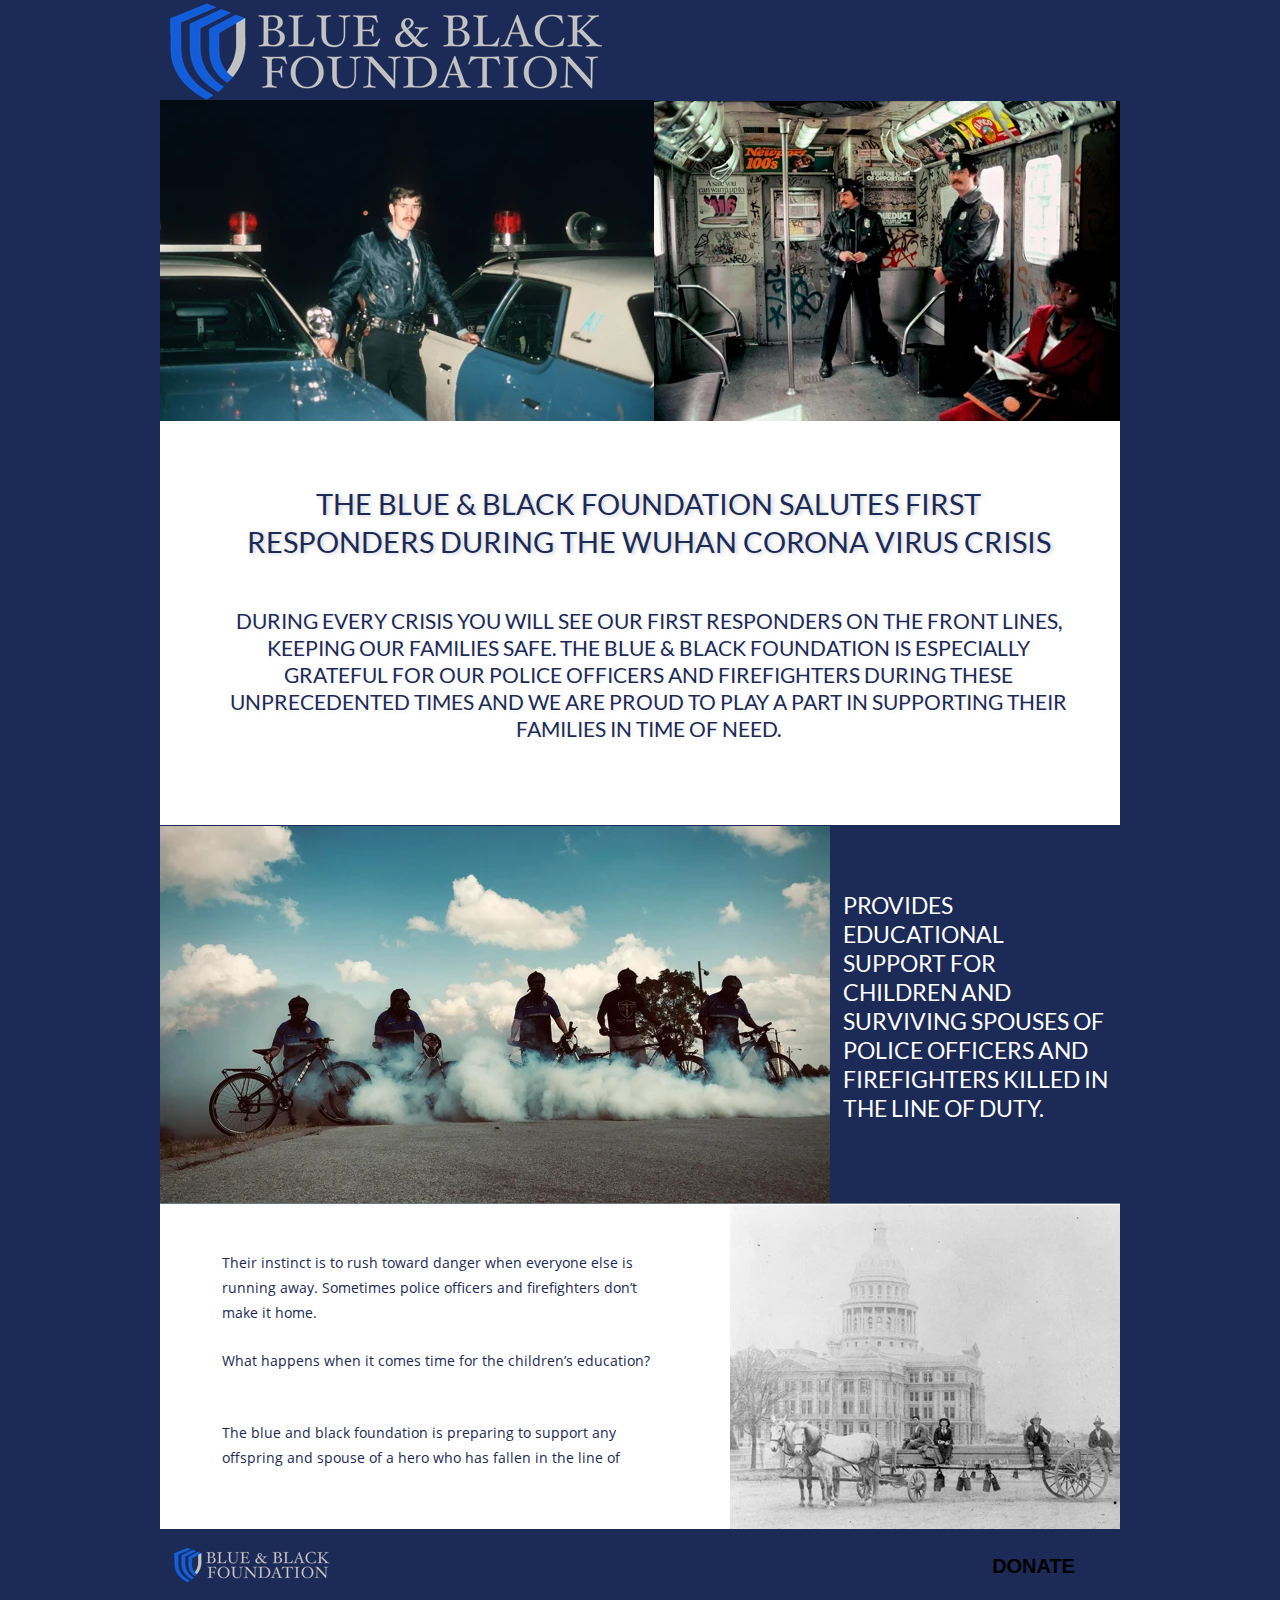
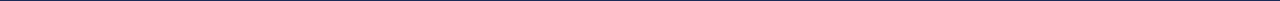
==== index.html @ 59e802d7 "changed background" ====
<!DOCTYPE html>
<html>
<head>
<meta charset="UTF-8">
<title></title>
<meta name="referrer" content="same-origin">
<meta name="viewport" content="width=960">
<style>html,body{-webkit-text-zoom:reset !important;-ms-text-size-adjust:none !important;-moz-text-size-adjust:none !important;-webkit-text-size-adjust:none !important}@font-face{font-display:block;font-family:"Lato";src:url('css/Lato-Regular.woff2') format('woff2'),url('css/Lato-Regular.woff') format('woff');font-weight:400}@font-face{font-display:block;font-family:"Open Sans";src:url('css/OpenSans-Regular.woff2') format('woff2'),url('css/OpenSans-Regular.woff') format('woff');font-weight:400}body>div{font-size:0}p, span,h1,h2,h3,h4,h5,h6{margin:0;word-spacing:normal;word-wrap:break-word;-ms-word-wrap:break-word;pointer-events:auto;max-height:1000000000px}sup{font-size:inherit;vertical-align:baseline;position:relative;top:-0.4em}sub{font-size:inherit;vertical-align:baseline;position:relative;top:0.4em}ul{display:block;word-spacing:normal;word-wrap:break-word;list-style-type:none;padding:0;margin:0;-moz-padding-start:0;-khtml-padding-start:0;-webkit-padding-start:0;-o-padding-start:0;-padding-start:0;-webkit-margin-before:0;-webkit-margin-after:0}li{display:block;white-space:normal}li p{-webkit-touch-callout:none;-webkit-user-select:none;-khtml-user-select:none;-moz-user-select:none;-ms-user-select:none;-o-user-select:none;user-select:none}form{display:inline-block}a{text-decoration:inherit;color:inherit;-webkit-tap-highlight-color:rgba(0,0,0,0)}textarea{resize:none}.shm-l{float:left;clear:left}.shm-r{float:right;clear:right}.whitespacefix{word-spacing:-1px}html{font-family:sans-serif}body{font-size:0;margin:0}audio,video{display:inline-block;vertical-align:baseline}audio:not([controls]){display:none;height:0}[hidden],template{display:none}a{background:0 0;outline:0}b,strong{font-weight:700}dfn{font-style:italic}h1,h2,h3,h4,h5,h6{font-size:1em;line-height:1;margin:0}img{border:0}svg:not(:root){overflow:hidden}button,input,optgroup,select,textarea{color:inherit;font:inherit;margin:0}button{overflow:visible}button,select{text-transform:none}button,html input[type=button],input[type=submit]{-webkit-appearance:button;cursor:pointer;box-sizing:border-box;white-space:normal}input[type=text],input[type=password],textarea{-webkit-appearance:none;appearance:none;box-sizing:border-box}button[disabled],html input[disabled]{cursor:default}button::-moz-focus-inner,input::-moz-focus-inner{border:0;padding:0}input{line-height:normal}input[type=checkbox],input[type=radio]{box-sizing:border-box;padding:0}input[type=number]::-webkit-inner-spin-button,input[type=number]::-webkit-outer-spin-button{height:auto}input[type=search]{-webkit-appearance:textfield;-moz-box-sizing:content-box;-webkit-box-sizing:content-box;box-sizing:content-box}input[type=search]::-webkit-search-cancel-button,input[type=search]::-webkit-search-decoration{-webkit-appearance:none}textarea{overflow:auto;box-sizing:border-box;border-color:#ddd}optgroup{font-weight:700}table{border-collapse:collapse;border-spacing:0}td,th{padding:0}blockquote{margin-block-start:0;margin-block-end:0;margin-inline-start:0;margin-inline-end:0}:-webkit-full-screen-ancestor:not(iframe){-webkit-clip-path:initial!important}
html{-webkit-font-smoothing:antialiased; -moz-osx-font-smoothing:grayscale}#b{background-color:#1c2a57}.ps11{position:relative;margin-top:0}.v3{display:block;*display:block;zoom:1;vertical-align:top}.s11{pointer-events:none;min-width:960px;width:960px;margin-left:auto;margin-right:auto}.v4{display:inline-block;*display:inline;zoom:1;vertical-align:top}.ps12{position:relative;margin-left:0;margin-top:0}.s12{min-width:960px;width:960px;min-height:1601px}.w2{line-height:0}.s13{min-width:960px;width:960px;min-height:103px}.c11{z-index:2;border:0;-webkit-border-radius:0;-moz-border-radius:0;border-radius:0;background-color:#1c2a57;background-clip:padding-box}.ps13{position:relative;margin-left:10px;margin-top:-103px}.s14{min-width:432px;width:432px;min-height:104px;height:104px}.c12{z-index:8;pointer-events:auto}.i4{position:absolute;left:0;width:432px;height:99px;top:2px;border:0}.i5{width:100%;height:100%;display:inline-block;-webkit-transform:translate3d(0,0,0)}.ps14{position:relative;margin-left:-442px;margin-top:-3px}.s15{min-width:494px;width:494px;min-height:321px;height:321px}.c13{z-index:11;pointer-events:auto}.i6{position:absolute;left:0;width:494px;height:321px;top:0;border:0}.ps15{position:relative;margin-left:480px;margin-top:-321px}.s16{min-width:480px;width:480px;min-height:323px;height:323px}.c14{z-index:10;pointer-events:auto}.i7{position:absolute;left:0;width:480px;height:320px;top:1px;border:0}.ps16{position:relative;margin-left:0;margin-top:-311px}.s17{min-width:960px;width:960px;min-height:1429px}.c15{z-index:1;border:0;-webkit-border-radius:0;-moz-border-radius:0;border-radius:0;background-color:#fff;background-clip:padding-box}.ps17{position:relative;margin-left:58px;margin-top:373px}.s18{min-width:861px;width:861px;min-height:81px}.c16{z-index:12;pointer-events:auto;overflow:hidden;height:81px}.p2{padding-top:0;text-indent:0;padding-bottom:0;padding-right:0;text-align:center}.f4{font-family:Lato;font-size:29px;font-weight:400;font-style:normal;text-decoration:none;text-transform:none;color:#1c2a57;background-color:initial;line-height:38px;letter-spacing:normal;text-shadow:2px 1px 4px rgba(78,81,86,.30)}.ps18{position:relative;margin-left:58px;margin-top:41px}.s19{min-width:861px;width:861px;min-height:171px}.c17{z-index:5;pointer-events:auto;overflow:hidden;height:171px}.f5{font-family:Lato;font-size:21px;font-weight:400;font-style:normal;text-decoration:none;text-transform:none;color:#1c2a57;background-color:initial;line-height:27px;letter-spacing:normal;text-shadow:1px 1px 4px rgba(188,188,188,.25)}.ps19{position:relative;margin-left:0;margin-top:47px}.s20{min-width:960px;width:960px;min-height:377px;height:377px}.c18{z-index:7;border-top:1px solid #1c2a57;border-bottom:1px solid #677a85;-webkit-border-radius:0;-moz-border-radius:0;border-radius:0;background-color:#1c2a57;background-clip:padding-box}.s21{min-width:950px;width:950px;min-height:377px}.s22{min-width:670px;width:670px;min-height:377px;height:377px}.c19{z-index:9;pointer-events:auto}.i8{position:absolute;left:0;width:670px;height:377px;top:0;border:0}</style>
<link onload="this.media='all';this.onload=null;" rel="stylesheet" href="css/site.1f3264.css" media="print">
<!--[if lte IE 7]>
<link rel="stylesheet" href="css/site.1f3264-lteIE7.css" type="text/css">
<![endif]-->
</head>
<body id="b">
<div class="ps11 v3 s11">
<div class="v4 ps12 s12 c10">
<div class="v4 ps12 s12 w2">
<div class="v4 ps12 s13 c11"></div>
<div class="v4 ps13 s14 c12">
<picture class="i5">
<source srcset="images/blue-and-black-foundation2-432.webp 1x, images/blue-and-black-foundation2-864.webp 2x" type="image/webp">
<source srcset="images/blue-and-black-foundation2-432.png 1x, images/blue-and-black-foundation2-864.png 2x">
<img src="images/blue-and-black-foundation2-432.png" class="js1 i4">
</picture>
</div>
<div class="v4 ps14 s15 c13">
<picture class="i5">
<source srcset="images/nylggbr-494.webp 1x, images/nylggbr-988.webp 2x" type="image/webp">
<source srcset="images/nylggbr-494.jpg 1x, images/nylggbr-988.jpg 2x">
<img src="images/nylggbr-494.jpg" class="js2 i6">
</picture>
</div>
<div class="v4 ps15 s16 c14">
<picture class="i5">
<source srcset="images/pasted-image-480.webp 1x, images/pasted-image-960.webp 2x" type="image/webp">
<source srcset="images/pasted-image-480.jpg 1x, images/pasted-image-960.jpg 2x">
<img src="images/pasted-image-480.jpg" class="js3 i7">
</picture>
</div>
<div class="v4 ps16 s17 c15">
<div class="v4 ps17 s18 c16">
<p class="p2 f4">THE BLUE &amp; BLACK FOUNDATION SALUTES FIRST<br>RESPONDERS DURING THE WUHAN CORONA VIRUS CRISIS</p>
</div>
<div class="v4 ps18 s19 c17">
<p class="p2 f5">DURING EVERY CRISIS YOU WILL SEE OUR FIRST RESPONDERS ON THE FRONT LINES, KEEPING OUR FAMILIES SAFE. THE BLUE &amp; BLACK FOUNDATION IS ESPECIALLY GRATEFUL FOR OUR POLICE OFFICERS AND FIREFIGHTERS DURING THESE UNPRECEDENTED TIMES AND WE ARE PROUD TO PLAY A PART IN SUPPORTING THEIR FAMILIES IN TIME OF NEED.</p>
</div>
<div class="v4 ps19 s20 c18">
<div class="v4 ps12 s21 c10">
<div class="v4 ps12 s22 c19">
<picture class="i5">
<source srcset="images/pasted-image-670.webp 1x, images/pasted-image-1340.webp 2x" type="image/webp">
<source srcset="images/pasted-image-670.jpg 1x, images/pasted-image-1340.jpg 2x">
<img src="images/pasted-image-670.jpg" class="js4 i8">
</picture>
</div>
<div class="v1 ps1 s1 c1">
<p class="p1 f1">PROVIDES EDUCATIONAL SUPPORT FOR CHILDREN AND SURVIVING SPOUSES OF POLICE OFFICERS AND FIREFIGHTERS KILLED IN THE LINE OF DUTY.</p>
</div>
</div>
</div>
<div class="v1 ps2 s2 c2">
<div class="v1 ps3 s3 w1">
<div class="v1 ps4 s4 c3">
<p class="p1 f2">Their instinct is to rush toward danger when everyone else is running away. Sometimes police officers and firefighters don&rsquo;t make it home.</p>
</div>
<div class="v1 ps5 s5 c4">
<p class="p1 f2">What happens when it comes time for the children&rsquo;s education?</p>
</div>
<div class="v1 ps6 s5 c5">
<p class="p1 f2">The blue and black foundation is preparing to support any offspring and spouse of a hero who has fallen in the line of duty.</p>
</div>
</div>
<div class="v1 ps7 s6 c6">
<picture class="i2 js7">
<source data-srcset="images/austin-firefighter-for-website-390.webp 1x, images/austin-firefighter-for-website-780.webp 2x" type="image/webp">
<source data-srcset="images/austin-firefighter-for-website-390.jpg 1x, images/austin-firefighter-for-website-780.jpg 2x">
<img data-src="images/austin-firefighter-for-website-390.jpg" class="js5 i1">
</picture>
</div>
</div>
</div>
<div class="v1 ps8 s7 c7">
<div class="v1 ps9 s8 c8">
<picture class="i2 js8">
<source data-srcset="images/blue-and-black-foundation2-156.webp 1x, images/blue-and-black-foundation2-312.webp 2x" type="image/webp">
<source data-srcset="images/blue-and-black-foundation2-156.png 1x, images/blue-and-black-foundation2-312.png 2x">
<img data-src="images/blue-and-black-foundation2-156.png" class="js6 i3">
</picture>
</div>
<div class="v1 ps10 s9 c9">
<a href="https://checkout.square.site/merchant/ML1QADD6JZHTZ/checkout/L3H3HNEJOOBZM355DCZYT3KS" class="f3 btn1 v2 s10">DONATE</a>
</div>
</div>
</div>
</div>
</div>
<script>dpth="/";!function(){var s=["js/jquery.7b1b8b.js","js/index.1f3264.js"],n={},j=0,e=function(e){var o=new XMLHttpRequest;o.open("GET",s[e],!0),o.onload=function(){if(n[e]=o.responseText,2==++j)for(var t in s){var i=document.createElement("script");i.textContent=n[t],document.body.appendChild(i)}},o.send()};for(var o in s)e(o)}();
</script>
<script type="text/javascript">
var ver=RegExp(/Mozilla\/5\.0 \(Linux; .; Android ([\d.]+)/).exec(navigator.userAgent);if(ver&&parseFloat(ver[1])<5){document.getElementsByTagName('body')[0].className+=' whitespacefix';}
</script>
</body>
</html>
---- css/site.1f3264.css ----
@font-face{font-display:block;font-family:"Lato";src:url('Lato-Regular.woff2') format('woff2'),url('Lato-Regular.woff') format('woff');font-weight:400}@font-face{font-display:block;font-family:"Open Sans";src:url('OpenSans-Regular.woff2') format('woff2'),url('OpenSans-Regular.woff') format('woff');font-weight:400}.v1{display:inline-block;vertical-align:top}.ps1{position:relative;margin-left:13px;margin-top:65px}.s1{min-width:267px;width:267px;min-height:296px}.c1{z-index:13;pointer-events:auto;overflow:hidden;height:296px}.p1{padding-top:0;text-indent:0;padding-bottom:0;padding-right:0;text-align:left}.f1{font-family:Lato;font-size:23px;font-weight:400;font-style:normal;text-decoration:none;text-transform:none;color:#fff;background-color:initial;line-height:29px;letter-spacing:normal;text-shadow:none}.ps2{position:relative;margin-left:62px;margin-top:1px}.s2{min-width:898px;width:898px;min-height:324px}.ps3{position:relative;margin-left:0;margin-top:45px}.s3{min-width:432px;width:432px;min-height:225px}.w1{line-height:0}.ps4{position:relative;margin-left:0;margin-top:0}.s4{min-width:432px;width:432px;min-height:82px}.c3{z-index:3;pointer-events:auto;overflow:hidden;height:82px}.f2{font-family:"Open Sans";font-size:14px;font-weight:400;font-style:normal;text-decoration:none;text-transform:none;color:#1c2a57;background-color:initial;line-height:25px;letter-spacing:normal;text-shadow:none}.ps5{position:relative;margin-left:0;margin-top:16px}.s5{min-width:432px;width:432px;min-height:55px}.c4{z-index:4;pointer-events:auto;overflow:hidden;height:55px}.ps6{position:relative;margin-left:0;margin-top:17px}.c5{z-index:6;pointer-events:auto;overflow:hidden;height:55px}.ps7{position:relative;margin-left:76px;margin-top:0}.s6{min-width:390px;width:390px;min-height:324px;height:324px}.c6{z-index:14;pointer-events:auto}.i1{position:absolute;left:0;width:390px;height:324px;top:0;border:0}.i2{width:100%;height:100%;display:inline-block;-webkit-transform:translate3d(0,0,0)}.ps8{position:relative;margin-left:0;margin-top:-12px}.s7{min-width:960px;width:960px;min-height:72px}.c7{z-index:15;border:0;-webkit-border-radius:0;-moz-border-radius:0;border-radius:0;background-color:#1c2a57;background-clip:padding-box}.ps9{position:relative;margin-left:14px;margin-top:17px}.s8{min-width:156px;width:156px;min-height:38px;height:38px}.c8{z-index:16;pointer-events:auto}.i3{position:absolute;left:0;width:156px;height:36px;top:1px;border:0}.ps10{position:relative;margin-left:647px;margin-top:17px}.s9{min-width:113px;width:113px;min-height:39px}.c9{z-index:17;pointer-events:auto}.f3{font-family:"Arial Black", "Arial Bold", Gadget, sans-serif;font-size:20px;font-weight:700;font-style:normal;text-decoration:none;text-transform:none;background-color:initial;line-height:28px;letter-spacing:-0.05px;text-shadow:none;text-indent:0;text-align:center;padding-top:6px;padding-bottom:5px;margin-top:0;margin-bottom:0}.btn1{border:0;-webkit-border-radius:20px;-moz-border-radius:20px;border-radius:20px;background-color:#1c2a57;background-clip:padding-box;color:#000}.btn1:hover{background-color:#fff;border-color:#000;color:#000}.btn1:active{background-color:#135dd8;border-color:#000;color:#fff}.v2{display:inline-block;overflow:hidden;outline:0}.s10{width:113px;padding-right:0;height:28px}
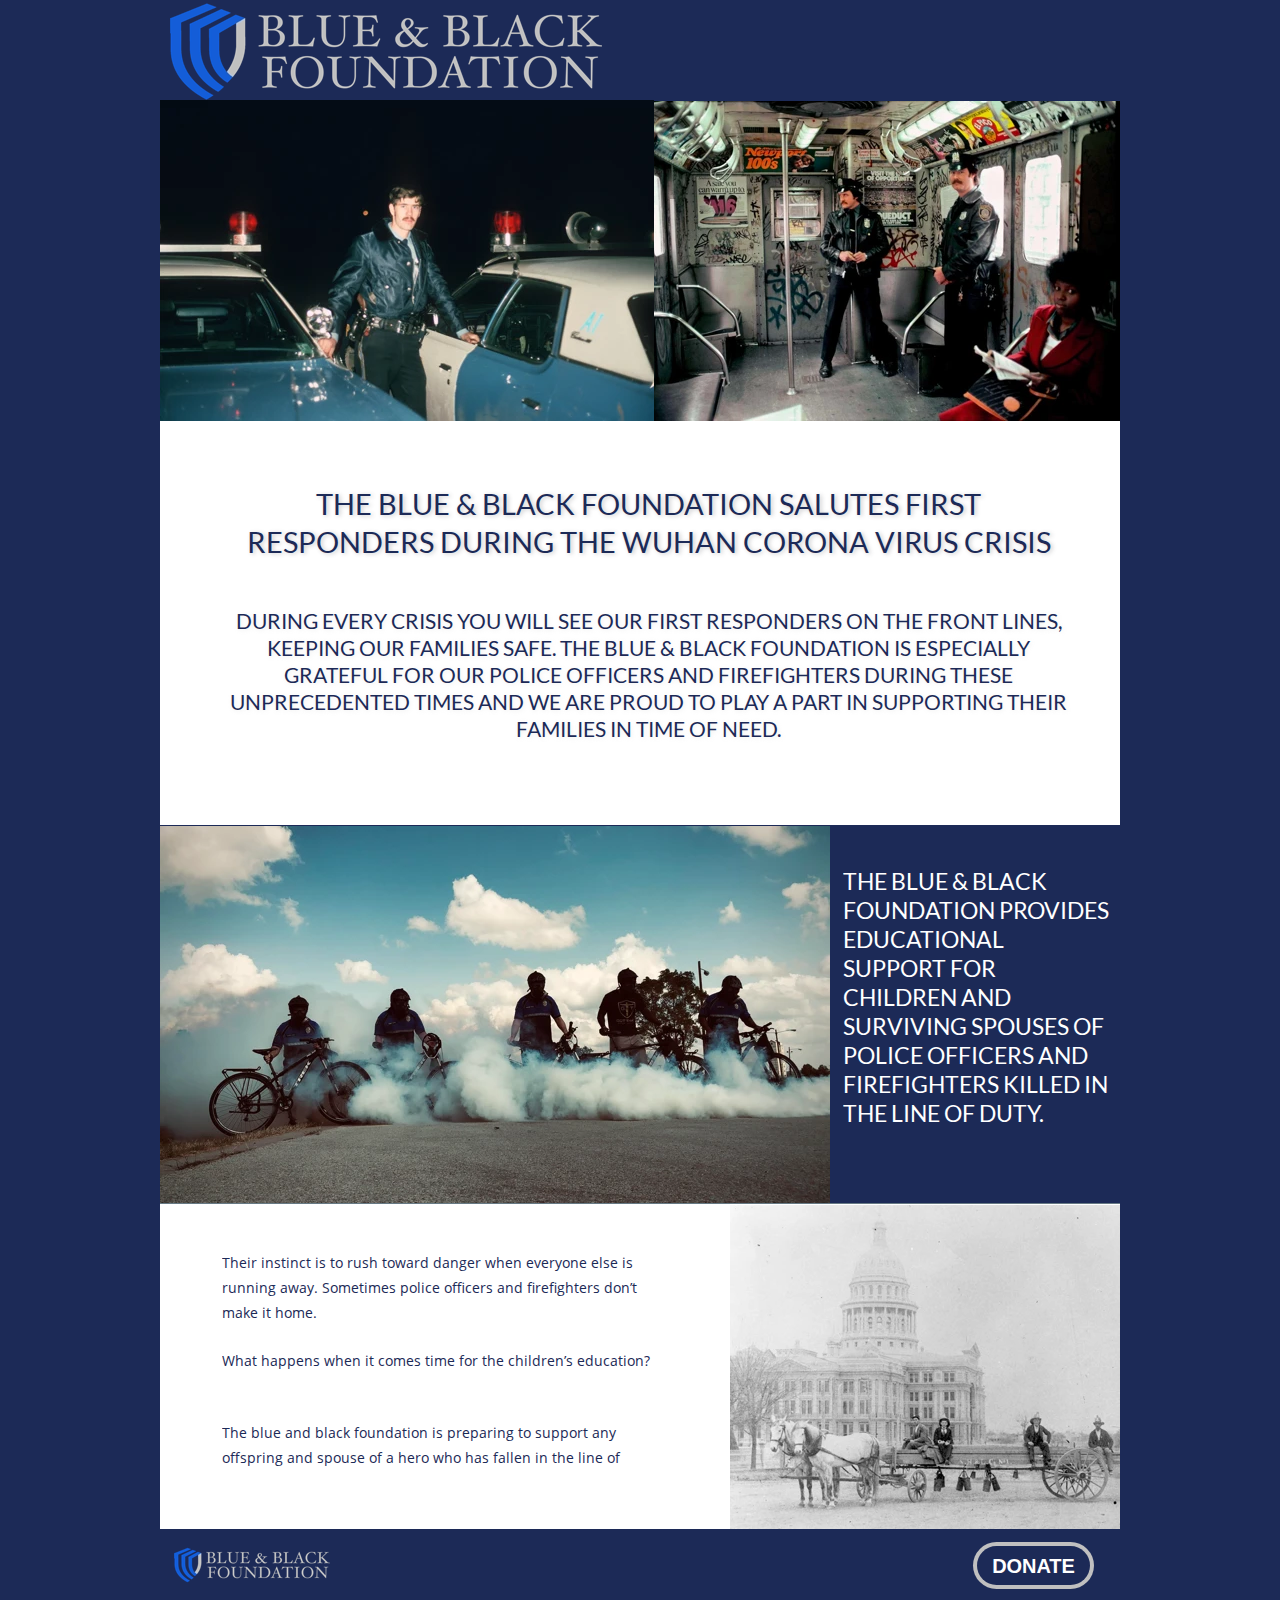
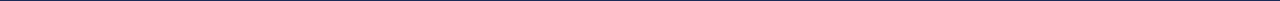
==== commit e0f91f54: "added words and fixed donation button" ====
--- a/index.html
+++ b/index.html
@@ -7,9 +7,9 @@
 <meta name="viewport" content="width=960">
 <style>html,body{-webkit-text-zoom:reset !important;-ms-text-size-adjust:none !important;-moz-text-size-adjust:none !important;-webkit-text-size-adjust:none !important}@font-face{font-display:block;font-family:"Lato";src:url('css/Lato-Regular.woff2') format('woff2'),url('css/Lato-Regular.woff') format('woff');font-weight:400}@font-face{font-display:block;font-family:"Open Sans";src:url('css/OpenSans-Regular.woff2') format('woff2'),url('css/OpenSans-Regular.woff') format('woff');font-weight:400}body>div{font-size:0}p, span,h1,h2,h3,h4,h5,h6{margin:0;word-spacing:normal;word-wrap:break-word;-ms-word-wrap:break-word;pointer-events:auto;max-height:1000000000px}sup{font-size:inherit;vertical-align:baseline;position:relative;top:-0.4em}sub{font-size:inherit;vertical-align:baseline;position:relative;top:0.4em}ul{display:block;word-spacing:normal;word-wrap:break-word;list-style-type:none;padding:0;margin:0;-moz-padding-start:0;-khtml-padding-start:0;-webkit-padding-start:0;-o-padding-start:0;-padding-start:0;-webkit-margin-before:0;-webkit-margin-after:0}li{display:block;white-space:normal}li p{-webkit-touch-callout:none;-webkit-user-select:none;-khtml-user-select:none;-moz-user-select:none;-ms-user-select:none;-o-user-select:none;user-select:none}form{display:inline-block}a{text-decoration:inherit;color:inherit;-webkit-tap-highlight-color:rgba(0,0,0,0)}textarea{resize:none}.shm-l{float:left;clear:left}.shm-r{float:right;clear:right}.whitespacefix{word-spacing:-1px}html{font-family:sans-serif}body{font-size:0;margin:0}audio,video{display:inline-block;vertical-align:baseline}audio:not([controls]){display:none;height:0}[hidden],template{display:none}a{background:0 0;outline:0}b,strong{font-weight:700}dfn{font-style:italic}h1,h2,h3,h4,h5,h6{font-size:1em;line-height:1;margin:0}img{border:0}svg:not(:root){overflow:hidden}button,input,optgroup,select,textarea{color:inherit;font:inherit;margin:0}button{overflow:visible}button,select{text-transform:none}button,html input[type=button],input[type=submit]{-webkit-appearance:button;cursor:pointer;box-sizing:border-box;white-space:normal}input[type=text],input[type=password],textarea{-webkit-appearance:none;appearance:none;box-sizing:border-box}button[disabled],html input[disabled]{cursor:default}button::-moz-focus-inner,input::-moz-focus-inner{border:0;padding:0}input{line-height:normal}input[type=checkbox],input[type=radio]{box-sizing:border-box;padding:0}input[type=number]::-webkit-inner-spin-button,input[type=number]::-webkit-outer-spin-button{height:auto}input[type=search]{-webkit-appearance:textfield;-moz-box-sizing:content-box;-webkit-box-sizing:content-box;box-sizing:content-box}input[type=search]::-webkit-search-cancel-button,input[type=search]::-webkit-search-decoration{-webkit-appearance:none}textarea{overflow:auto;box-sizing:border-box;border-color:#ddd}optgroup{font-weight:700}table{border-collapse:collapse;border-spacing:0}td,th{padding:0}blockquote{margin-block-start:0;margin-block-end:0;margin-inline-start:0;margin-inline-end:0}:-webkit-full-screen-ancestor:not(iframe){-webkit-clip-path:initial!important}
 html{-webkit-font-smoothing:antialiased; -moz-osx-font-smoothing:grayscale}#b{background-color:#1c2a57}.ps11{position:relative;margin-top:0}.v3{display:block;*display:block;zoom:1;vertical-align:top}.s11{pointer-events:none;min-width:960px;width:960px;margin-left:auto;margin-right:auto}.v4{display:inline-block;*display:inline;zoom:1;vertical-align:top}.ps12{position:relative;margin-left:0;margin-top:0}.s12{min-width:960px;width:960px;min-height:1601px}.w2{line-height:0}.s13{min-width:960px;width:960px;min-height:103px}.c11{z-index:2;border:0;-webkit-border-radius:0;-moz-border-radius:0;border-radius:0;background-color:#1c2a57;background-clip:padding-box}.ps13{position:relative;margin-left:10px;margin-top:-103px}.s14{min-width:432px;width:432px;min-height:104px;height:104px}.c12{z-index:8;pointer-events:auto}.i4{position:absolute;left:0;width:432px;height:99px;top:2px;border:0}.i5{width:100%;height:100%;display:inline-block;-webkit-transform:translate3d(0,0,0)}.ps14{position:relative;margin-left:-442px;margin-top:-3px}.s15{min-width:494px;width:494px;min-height:321px;height:321px}.c13{z-index:11;pointer-events:auto}.i6{position:absolute;left:0;width:494px;height:321px;top:0;border:0}.ps15{position:relative;margin-left:480px;margin-top:-321px}.s16{min-width:480px;width:480px;min-height:323px;height:323px}.c14{z-index:10;pointer-events:auto}.i7{position:absolute;left:0;width:480px;height:320px;top:1px;border:0}.ps16{position:relative;margin-left:0;margin-top:-311px}.s17{min-width:960px;width:960px;min-height:1429px}.c15{z-index:1;border:0;-webkit-border-radius:0;-moz-border-radius:0;border-radius:0;background-color:#fff;background-clip:padding-box}.ps17{position:relative;margin-left:58px;margin-top:373px}.s18{min-width:861px;width:861px;min-height:81px}.c16{z-index:12;pointer-events:auto;overflow:hidden;height:81px}.p2{padding-top:0;text-indent:0;padding-bottom:0;padding-right:0;text-align:center}.f4{font-family:Lato;font-size:29px;font-weight:400;font-style:normal;text-decoration:none;text-transform:none;color:#1c2a57;background-color:initial;line-height:38px;letter-spacing:normal;text-shadow:2px 1px 4px rgba(78,81,86,.30)}.ps18{position:relative;margin-left:58px;margin-top:41px}.s19{min-width:861px;width:861px;min-height:171px}.c17{z-index:5;pointer-events:auto;overflow:hidden;height:171px}.f5{font-family:Lato;font-size:21px;font-weight:400;font-style:normal;text-decoration:none;text-transform:none;color:#1c2a57;background-color:initial;line-height:27px;letter-spacing:normal;text-shadow:1px 1px 4px rgba(188,188,188,.25)}.ps19{position:relative;margin-left:0;margin-top:47px}.s20{min-width:960px;width:960px;min-height:377px;height:377px}.c18{z-index:7;border-top:1px solid #1c2a57;border-bottom:1px solid #677a85;-webkit-border-radius:0;-moz-border-radius:0;border-radius:0;background-color:#1c2a57;background-clip:padding-box}.s21{min-width:950px;width:950px;min-height:377px}.s22{min-width:670px;width:670px;min-height:377px;height:377px}.c19{z-index:9;pointer-events:auto}.i8{position:absolute;left:0;width:670px;height:377px;top:0;border:0}</style>
-<link onload="this.media='all';this.onload=null;" rel="stylesheet" href="css/site.1f3264.css" media="print">
+<link onload="this.media='all';this.onload=null;" rel="stylesheet" href="css/site.33bdf8.css" media="print">
 <!--[if lte IE 7]>
-<link rel="stylesheet" href="css/site.1f3264-lteIE7.css" type="text/css">
+<link rel="stylesheet" href="css/site.33bdf8-lteIE7.css" type="text/css">
 <![endif]-->
 </head>
 <body id="b">
@@ -55,7 +55,7 @@
 </picture>
 </div>
 <div class="v1 ps1 s1 c1">
-<p class="p1 f1">PROVIDES EDUCATIONAL SUPPORT FOR CHILDREN AND SURVIVING SPOUSES OF POLICE OFFICERS AND FIREFIGHTERS KILLED IN THE LINE OF DUTY.</p>
+<p class="p1 f1">THE BLUE &amp; BLACK FOUNDATION PROVIDES EDUCATIONAL SUPPORT FOR CHILDREN AND SURVIVING SPOUSES OF POLICE OFFICERS AND FIREFIGHTERS KILLED IN THE LINE OF DUTY.</p>
 </div>
 </div>
 </div>
@@ -95,7 +95,7 @@
 </div>
 </div>
 </div>
-<script>dpth="/";!function(){var s=["js/jquery.7b1b8b.js","js/index.1f3264.js"],n={},j=0,e=function(e){var o=new XMLHttpRequest;o.open("GET",s[e],!0),o.onload=function(){if(n[e]=o.responseText,2==++j)for(var t in s){var i=document.createElement("script");i.textContent=n[t],document.body.appendChild(i)}},o.send()};for(var o in s)e(o)}();
+<script>dpth="/";!function(){var s=["js/jquery.7b1b8b.js","js/index.33bdf8.js"],n={},j=0,e=function(e){var o=new XMLHttpRequest;o.open("GET",s[e],!0),o.onload=function(){if(n[e]=o.responseText,2==++j)for(var t in s){var i=document.createElement("script");i.textContent=n[t],document.body.appendChild(i)}},o.send()};for(var o in s)e(o)}();
 </script>
 <script type="text/javascript">
 var ver=RegExp(/Mozilla\/5\.0 \(Linux; .; Android ([\d.]+)/).exec(navigator.userAgent);if(ver&&parseFloat(ver[1])<5){document.getElementsByTagName('body')[0].className+=' whitespacefix';}
--- a/css/site.33bdf8.css
+++ b/css/site.33bdf8.css
@@ -0,0 +1 @@
+@font-face{font-display:block;font-family:"Lato";src:url('Lato-Regular.woff2') format('woff2'),url('Lato-Regular.woff') format('woff');font-weight:400}@font-face{font-display:block;font-family:"Open Sans";src:url('OpenSans-Regular.woff2') format('woff2'),url('OpenSans-Regular.woff') format('woff');font-weight:400}.v1{display:inline-block;vertical-align:top}.ps1{position:relative;margin-left:13px;margin-top:41px}.s1{min-width:267px;width:267px;min-height:296px}.c1{z-index:13;pointer-events:auto;overflow:hidden;height:296px}.p1{padding-top:0;text-indent:0;padding-bottom:0;padding-right:0;text-align:left}.f1{font-family:Lato;font-size:23px;font-weight:400;font-style:normal;text-decoration:none;text-transform:none;color:#fff;background-color:initial;line-height:29px;letter-spacing:normal;text-shadow:none}.ps2{position:relative;margin-left:62px;margin-top:1px}.s2{min-width:898px;width:898px;min-height:324px}.ps3{position:relative;margin-left:0;margin-top:45px}.s3{min-width:432px;width:432px;min-height:225px}.w1{line-height:0}.ps4{position:relative;margin-left:0;margin-top:0}.s4{min-width:432px;width:432px;min-height:82px}.c3{z-index:3;pointer-events:auto;overflow:hidden;height:82px}.f2{font-family:"Open Sans";font-size:14px;font-weight:400;font-style:normal;text-decoration:none;text-transform:none;color:#1c2a57;background-color:initial;line-height:25px;letter-spacing:normal;text-shadow:none}.ps5{position:relative;margin-left:0;margin-top:16px}.s5{min-width:432px;width:432px;min-height:55px}.c4{z-index:4;pointer-events:auto;overflow:hidden;height:55px}.ps6{position:relative;margin-left:0;margin-top:17px}.c5{z-index:6;pointer-events:auto;overflow:hidden;height:55px}.ps7{position:relative;margin-left:76px;margin-top:0}.s6{min-width:390px;width:390px;min-height:324px;height:324px}.c6{z-index:14;pointer-events:auto}.i1{position:absolute;left:0;width:390px;height:324px;top:0;border:0}.i2{width:100%;height:100%;display:inline-block;-webkit-transform:translate3d(0,0,0)}.ps8{position:relative;margin-left:0;margin-top:-12px}.s7{min-width:960px;width:960px;min-height:72px}.c7{z-index:15;border:0;-webkit-border-radius:0;-moz-border-radius:0;border-radius:0;background-color:#1c2a57;background-clip:padding-box}.ps9{position:relative;margin-left:14px;margin-top:17px}.s8{min-width:156px;width:156px;min-height:38px;height:38px}.c8{z-index:16;pointer-events:auto}.i3{position:absolute;left:0;width:156px;height:36px;top:1px;border:0}.ps10{position:relative;margin-left:647px;margin-top:17px}.s9{min-width:113px;width:113px;min-height:39px}.c9{z-index:17;pointer-events:auto}.f3{font-family:"Arial Black", "Arial Bold", Gadget, sans-serif;font-size:20px;font-weight:700;font-style:normal;text-decoration:none;text-transform:none;background-color:initial;line-height:28px;letter-spacing:-0.05px;text-shadow:none;text-indent:0;text-align:center;padding-top:6px;padding-bottom:5px;margin-top:0;margin-bottom:0}.btn1{border:0;-webkit-border-radius:20px;-moz-border-radius:20px;border-radius:20px;background-color:#1c2a57;background-clip:padding-box;box-shadow:0 0 0 4px #c0c0c0;color:#fff}.btn1:hover{background-color:#fff;border-color:#000;color:#000}.btn1:active{background-color:#135dd8;border-color:#000;color:#fff}.v2{display:inline-block;overflow:hidden;outline:0}.s10{width:113px;padding-right:0;height:28px}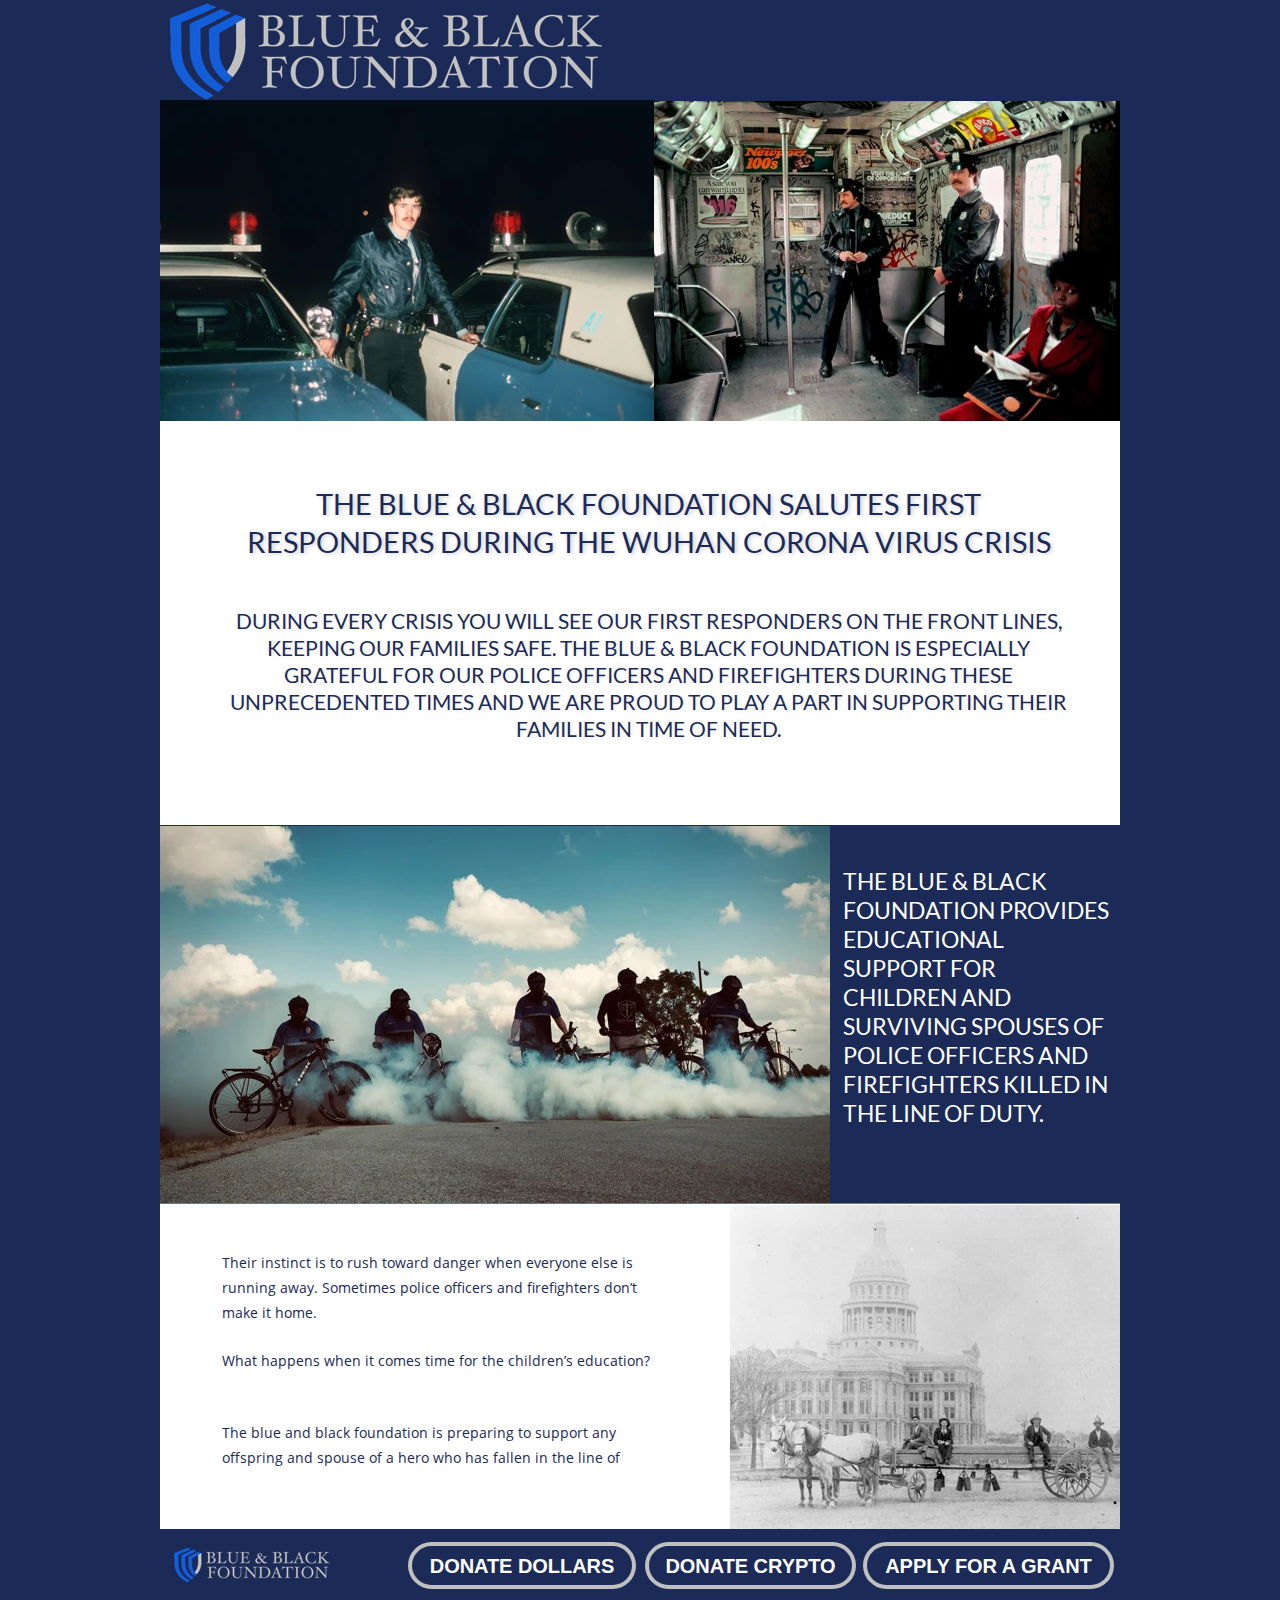
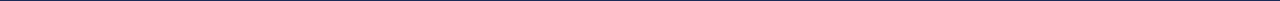
==== commit f71447c8: "added coin page, still working" ====
--- a/index.html
+++ b/index.html
@@ -2,52 +2,48 @@
 <html>
 <head>
 <meta charset="UTF-8">
-<title></title>
+<title>BLUE AND BLACK</title>
 <meta name="referrer" content="same-origin">
 <meta name="viewport" content="width=960">
 <style>html,body{-webkit-text-zoom:reset !important;-ms-text-size-adjust:none !important;-moz-text-size-adjust:none !important;-webkit-text-size-adjust:none !important}@font-face{font-display:block;font-family:"Lato";src:url('css/Lato-Regular.woff2') format('woff2'),url('css/Lato-Regular.woff') format('woff');font-weight:400}@font-face{font-display:block;font-family:"Open Sans";src:url('css/OpenSans-Regular.woff2') format('woff2'),url('css/OpenSans-Regular.woff') format('woff');font-weight:400}body>div{font-size:0}p, span,h1,h2,h3,h4,h5,h6{margin:0;word-spacing:normal;word-wrap:break-word;-ms-word-wrap:break-word;pointer-events:auto;max-height:1000000000px}sup{font-size:inherit;vertical-align:baseline;position:relative;top:-0.4em}sub{font-size:inherit;vertical-align:baseline;position:relative;top:0.4em}ul{display:block;word-spacing:normal;word-wrap:break-word;list-style-type:none;padding:0;margin:0;-moz-padding-start:0;-khtml-padding-start:0;-webkit-padding-start:0;-o-padding-start:0;-padding-start:0;-webkit-margin-before:0;-webkit-margin-after:0}li{display:block;white-space:normal}li p{-webkit-touch-callout:none;-webkit-user-select:none;-khtml-user-select:none;-moz-user-select:none;-ms-user-select:none;-o-user-select:none;user-select:none}form{display:inline-block}a{text-decoration:inherit;color:inherit;-webkit-tap-highlight-color:rgba(0,0,0,0)}textarea{resize:none}.shm-l{float:left;clear:left}.shm-r{float:right;clear:right}.whitespacefix{word-spacing:-1px}html{font-family:sans-serif}body{font-size:0;margin:0}audio,video{display:inline-block;vertical-align:baseline}audio:not([controls]){display:none;height:0}[hidden],template{display:none}a{background:0 0;outline:0}b,strong{font-weight:700}dfn{font-style:italic}h1,h2,h3,h4,h5,h6{font-size:1em;line-height:1;margin:0}img{border:0}svg:not(:root){overflow:hidden}button,input,optgroup,select,textarea{color:inherit;font:inherit;margin:0}button{overflow:visible}button,select{text-transform:none}button,html input[type=button],input[type=submit]{-webkit-appearance:button;cursor:pointer;box-sizing:border-box;white-space:normal}input[type=text],input[type=password],textarea{-webkit-appearance:none;appearance:none;box-sizing:border-box}button[disabled],html input[disabled]{cursor:default}button::-moz-focus-inner,input::-moz-focus-inner{border:0;padding:0}input{line-height:normal}input[type=checkbox],input[type=radio]{box-sizing:border-box;padding:0}input[type=number]::-webkit-inner-spin-button,input[type=number]::-webkit-outer-spin-button{height:auto}input[type=search]{-webkit-appearance:textfield;-moz-box-sizing:content-box;-webkit-box-sizing:content-box;box-sizing:content-box}input[type=search]::-webkit-search-cancel-button,input[type=search]::-webkit-search-decoration{-webkit-appearance:none}textarea{overflow:auto;box-sizing:border-box;border-color:#ddd}optgroup{font-weight:700}table{border-collapse:collapse;border-spacing:0}td,th{padding:0}blockquote{margin-block-start:0;margin-block-end:0;margin-inline-start:0;margin-inline-end:0}:-webkit-full-screen-ancestor:not(iframe){-webkit-clip-path:initial!important}
-html{-webkit-font-smoothing:antialiased; -moz-osx-font-smoothing:grayscale}#b{background-color:#1c2a57}.ps11{position:relative;margin-top:0}.v3{display:block;*display:block;zoom:1;vertical-align:top}.s11{pointer-events:none;min-width:960px;width:960px;margin-left:auto;margin-right:auto}.v4{display:inline-block;*display:inline;zoom:1;vertical-align:top}.ps12{position:relative;margin-left:0;margin-top:0}.s12{min-width:960px;width:960px;min-height:1601px}.w2{line-height:0}.s13{min-width:960px;width:960px;min-height:103px}.c11{z-index:2;border:0;-webkit-border-radius:0;-moz-border-radius:0;border-radius:0;background-color:#1c2a57;background-clip:padding-box}.ps13{position:relative;margin-left:10px;margin-top:-103px}.s14{min-width:432px;width:432px;min-height:104px;height:104px}.c12{z-index:8;pointer-events:auto}.i4{position:absolute;left:0;width:432px;height:99px;top:2px;border:0}.i5{width:100%;height:100%;display:inline-block;-webkit-transform:translate3d(0,0,0)}.ps14{position:relative;margin-left:-442px;margin-top:-3px}.s15{min-width:494px;width:494px;min-height:321px;height:321px}.c13{z-index:11;pointer-events:auto}.i6{position:absolute;left:0;width:494px;height:321px;top:0;border:0}.ps15{position:relative;margin-left:480px;margin-top:-321px}.s16{min-width:480px;width:480px;min-height:323px;height:323px}.c14{z-index:10;pointer-events:auto}.i7{position:absolute;left:0;width:480px;height:320px;top:1px;border:0}.ps16{position:relative;margin-left:0;margin-top:-311px}.s17{min-width:960px;width:960px;min-height:1429px}.c15{z-index:1;border:0;-webkit-border-radius:0;-moz-border-radius:0;border-radius:0;background-color:#fff;background-clip:padding-box}.ps17{position:relative;margin-left:58px;margin-top:373px}.s18{min-width:861px;width:861px;min-height:81px}.c16{z-index:12;pointer-events:auto;overflow:hidden;height:81px}.p2{padding-top:0;text-indent:0;padding-bottom:0;padding-right:0;text-align:center}.f4{font-family:Lato;font-size:29px;font-weight:400;font-style:normal;text-decoration:none;text-transform:none;color:#1c2a57;background-color:initial;line-height:38px;letter-spacing:normal;text-shadow:2px 1px 4px rgba(78,81,86,.30)}.ps18{position:relative;margin-left:58px;margin-top:41px}.s19{min-width:861px;width:861px;min-height:171px}.c17{z-index:5;pointer-events:auto;overflow:hidden;height:171px}.f5{font-family:Lato;font-size:21px;font-weight:400;font-style:normal;text-decoration:none;text-transform:none;color:#1c2a57;background-color:initial;line-height:27px;letter-spacing:normal;text-shadow:1px 1px 4px rgba(188,188,188,.25)}.ps19{position:relative;margin-left:0;margin-top:47px}.s20{min-width:960px;width:960px;min-height:377px;height:377px}.c18{z-index:7;border-top:1px solid #1c2a57;border-bottom:1px solid #677a85;-webkit-border-radius:0;-moz-border-radius:0;border-radius:0;background-color:#1c2a57;background-clip:padding-box}.s21{min-width:950px;width:950px;min-height:377px}.s22{min-width:670px;width:670px;min-height:377px;height:377px}.c19{z-index:9;pointer-events:auto}.i8{position:absolute;left:0;width:670px;height:377px;top:0;border:0}</style>
-<link onload="this.media='all';this.onload=null;" rel="stylesheet" href="css/site.33bdf8.css" media="print">
+html{-webkit-font-smoothing:antialiased; -moz-osx-font-smoothing:grayscale}#b{background-color:#1c2a57}.ps13{position:relative;margin-top:0}.v3{display:block;*display:block;zoom:1;vertical-align:top}.s15{pointer-events:none;min-width:960px;width:960px;margin-left:auto;margin-right:auto}.v4{display:inline-block;*display:inline;zoom:1;vertical-align:top}.ps14{position:relative;margin-left:0;margin-top:0}.s16{min-width:960px;width:960px;min-height:1601px}.w2{line-height:0}.s17{min-width:960px;width:960px;min-height:103px}.c13{z-index:2;border:0;-webkit-border-radius:0;-moz-border-radius:0;border-radius:0;background-color:#1c2a57;background-clip:padding-box}.ps15{position:relative;margin-left:10px;margin-top:-103px}.s18{min-width:432px;width:432px;min-height:104px;height:104px}.c14{z-index:6;pointer-events:auto}.a1{display:block}.i4{position:absolute;left:0;width:432px;height:99px;top:2px;border:0}.i5{width:100%;height:100%;display:inline-block;-webkit-transform:translate3d(0,0,0)}.ps16{position:relative;margin-left:-442px;margin-top:-3px}.s19{min-width:494px;width:494px;min-height:321px;height:321px}.c15{z-index:12;pointer-events:auto}.i6{position:absolute;left:0;width:494px;height:321px;top:0;border:0}.ps17{position:relative;margin-left:480px;margin-top:-321px}.s20{min-width:480px;width:480px;min-height:323px;height:323px}.c16{z-index:11;pointer-events:auto}.i7{position:absolute;left:0;width:480px;height:320px;top:1px;border:0}.ps18{position:relative;margin-left:0;margin-top:-311px}.s21{min-width:960px;width:960px;min-height:1429px}.c17{z-index:1;border:0;-webkit-border-radius:0;-moz-border-radius:0;border-radius:0;background-color:#fff;background-clip:padding-box}.ps19{position:relative;margin-left:58px;margin-top:373px}.s22{min-width:861px;width:861px;min-height:81px}.c18{z-index:13;pointer-events:auto;overflow:hidden;height:81px}.p2{padding-top:0;text-indent:0;padding-bottom:0;padding-right:0;text-align:center}.f4{font-family:Lato;font-size:29px;font-weight:400;font-style:normal;text-decoration:none;text-transform:none;color:#1c2a57;background-color:initial;line-height:38px;letter-spacing:normal;text-shadow:2px 1px 4px rgba(78,81,86,.30)}.ps20{position:relative;margin-left:58px;margin-top:41px}.s23{min-width:861px;width:861px;min-height:179px}.c19{z-index:5;pointer-events:auto;overflow:hidden;height:179px}.f5{font-family:Lato;font-size:21px;font-weight:400;font-style:normal;text-decoration:none;text-transform:none;color:#1c2a57;background-color:initial;line-height:27px;letter-spacing:normal;text-shadow:1px 1px 4px rgba(188,188,188,.25)}.ps21{position:relative;margin-left:0;margin-top:39px}.s24{min-width:960px;width:960px;min-height:377px;height:377px}.c20{z-index:7;border-top:1px solid #1c2a57;border-bottom:1px solid #677a85;-webkit-border-radius:0;-moz-border-radius:0;border-radius:0;background-color:#1c2a57;background-clip:padding-box}.s25{min-width:950px;width:950px;min-height:377px}.s26{min-width:670px;width:670px;min-height:377px;height:377px}.c21{z-index:8;pointer-events:auto}.i8{position:absolute;left:0;width:670px;height:377px;top:0;border:0}</style>
+<link onload="this.media='all';this.onload=null;" rel="stylesheet" href="css/site.171457.css" media="print">
 <!--[if lte IE 7]>
-<link rel="stylesheet" href="css/site.33bdf8-lteIE7.css" type="text/css">
+<link rel="stylesheet" href="css/site.171457-lteIE7.css" type="text/css">
 <![endif]-->
 </head>
 <body id="b">
-<div class="ps11 v3 s11">
-<div class="v4 ps12 s12 c10">
-<div class="v4 ps12 s12 w2">
-<div class="v4 ps12 s13 c11"></div>
-<div class="v4 ps13 s14 c12">
-<picture class="i5">
-<source srcset="images/blue-and-black-foundation2-432.webp 1x, images/blue-and-black-foundation2-864.webp 2x" type="image/webp">
-<source srcset="images/blue-and-black-foundation2-432.png 1x, images/blue-and-black-foundation2-864.png 2x">
-<img src="images/blue-and-black-foundation2-432.png" class="js1 i4">
-</picture>
+<div class="ps13 v3 s15">
+<div class="v4 ps14 s16 c12">
+<div class="v4 ps14 s16 w2">
+<div class="v4 ps14 s17 c13"></div>
+<div class="v4 ps15 s18 c14">
+<a href="javascript:em1();" class="a1"><picture class="i5"><source srcset="images/blue-and-black-foundation2-432.webp 1x, images/blue-and-black-foundation2-864.webp 2x" type="image/webp"><source srcset="images/blue-and-black-foundation2-432.png 1x, images/blue-and-black-foundation2-864.png 2x"><img src="images/blue-and-black-foundation2-432.png" class="js1 i4"></picture></a>
 </div>
-<div class="v4 ps14 s15 c13">
+<div class="v4 ps16 s19 c15">
 <picture class="i5">
 <source srcset="images/nylggbr-494.webp 1x, images/nylggbr-988.webp 2x" type="image/webp">
 <source srcset="images/nylggbr-494.jpg 1x, images/nylggbr-988.jpg 2x">
 <img src="images/nylggbr-494.jpg" class="js2 i6">
 </picture>
 </div>
-<div class="v4 ps15 s16 c14">
+<div class="v4 ps17 s20 c16">
 <picture class="i5">
 <source srcset="images/pasted-image-480.webp 1x, images/pasted-image-960.webp 2x" type="image/webp">
 <source srcset="images/pasted-image-480.jpg 1x, images/pasted-image-960.jpg 2x">
 <img src="images/pasted-image-480.jpg" class="js3 i7">
 </picture>
 </div>
-<div class="v4 ps16 s17 c15">
-<div class="v4 ps17 s18 c16">
+<div class="v4 ps18 s21 c17">
+<div class="v4 ps19 s22 c18">
 <p class="p2 f4">THE BLUE &amp; BLACK FOUNDATION SALUTES FIRST<br>RESPONDERS DURING THE WUHAN CORONA VIRUS CRISIS</p>
 </div>
-<div class="v4 ps18 s19 c17">
+<div class="v4 ps20 s23 c19">
 <p class="p2 f5">DURING EVERY CRISIS YOU WILL SEE OUR FIRST RESPONDERS ON THE FRONT LINES, KEEPING OUR FAMILIES SAFE. THE BLUE &amp; BLACK FOUNDATION IS ESPECIALLY GRATEFUL FOR OUR POLICE OFFICERS AND FIREFIGHTERS DURING THESE UNPRECEDENTED TIMES AND WE ARE PROUD TO PLAY A PART IN SUPPORTING THEIR FAMILIES IN TIME OF NEED.</p>
 </div>
-<div class="v4 ps19 s20 c18">
-<div class="v4 ps12 s21 c10">
-<div class="v4 ps12 s22 c19">
+<div class="v4 ps21 s24 c20">
+<div class="v4 ps14 s25 c12">
+<div class="v4 ps14 s26 c21">
 <picture class="i5">
 <source srcset="images/pasted-image-670.webp 1x, images/pasted-image-1340.webp 2x" type="image/webp">
 <source srcset="images/pasted-image-670.jpg 1x, images/pasted-image-1340.jpg 2x">
@@ -89,13 +85,19 @@
 </picture>
 </div>
 <div class="v1 ps10 s9 c9">
-<a href="https://checkout.square.site/merchant/ML1QADD6JZHTZ/checkout/L3H3HNEJOOBZM355DCZYT3KS" class="f3 btn1 v2 s10">DONATE</a>
+<a href="https://checkout.square.site/merchant/ML1QADD6JZHTZ/checkout/L3H3HNEJOOBZM355DCZYT3KS" class="f3 btn1 v2 s10">DONATE DOLLARS</a>
+</div>
+<div class="v1 ps11 s11 c10">
+<a href="https://checkout.square.site/merchant/ML1QADD6JZHTZ/checkout/L3H3HNEJOOBZM355DCZYT3KS" class="f3 btn2 v2 s12">DONATE CRYPTO</a>
+</div>
+<div class="v1 ps12 s13 c11">
+<a href="https://checkout.square.site/merchant/ML1QADD6JZHTZ/checkout/L3H3HNEJOOBZM355DCZYT3KS" class="f3 btn3 v2 s14">APPLY FOR A GRANT</a>
 </div>
 </div>
 </div>
 </div>
 </div>
-<script>dpth="/";!function(){var s=["js/jquery.7b1b8b.js","js/index.33bdf8.js"],n={},j=0,e=function(e){var o=new XMLHttpRequest;o.open("GET",s[e],!0),o.onload=function(){if(n[e]=o.responseText,2==++j)for(var t in s){var i=document.createElement("script");i.textContent=n[t],document.body.appendChild(i)}},o.send()};for(var o in s)e(o)}();
+<script>dpth="/";!function(){var s=["js/jquery.7b1b8b.js","js/index.171457.js"],n={},j=0,e=function(e){var o=new XMLHttpRequest;o.open("GET",s[e],!0),o.onload=function(){if(n[e]=o.responseText,2==++j)for(var t in s){var i=document.createElement("script");i.textContent=n[t],document.body.appendChild(i)}},o.send()};for(var o in s)e(o)}();
 </script>
 <script type="text/javascript">
 var ver=RegExp(/Mozilla\/5\.0 \(Linux; .; Android ([\d.]+)/).exec(navigator.userAgent);if(ver&&parseFloat(ver[1])<5){document.getElementsByTagName('body')[0].className+=' whitespacefix';}
--- a/css/site.171457.css
+++ b/css/site.171457.css
@@ -0,0 +1 @@
+@font-face{font-display:block;font-family:"Lato";src:url('Lato-Regular.woff2') format('woff2'),url('Lato-Regular.woff') format('woff');font-weight:400}@font-face{font-display:block;font-family:"Open Sans";src:url('OpenSans-Regular.woff2') format('woff2'),url('OpenSans-Regular.woff') format('woff');font-weight:400}.v1{display:inline-block;vertical-align:top}.ps1{position:relative;margin-left:13px;margin-top:41px}.s1{min-width:267px;width:267px;min-height:296px}.c1{z-index:14;pointer-events:auto;overflow:hidden;height:296px}.p1{padding-top:0;text-indent:0;padding-bottom:0;padding-right:0;text-align:left}.f1{font-family:Lato;font-size:23px;font-weight:400;font-style:normal;text-decoration:none;text-transform:none;color:#fff;background-color:initial;line-height:29px;letter-spacing:normal;text-shadow:none}.ps2{position:relative;margin-left:62px;margin-top:1px}.s2{min-width:898px;width:898px;min-height:324px}.ps3{position:relative;margin-left:0;margin-top:45px}.s3{min-width:432px;width:432px;min-height:225px}.w1{line-height:0}.ps4{position:relative;margin-left:0;margin-top:0}.s4{min-width:432px;width:432px;min-height:82px}.c3{z-index:3;pointer-events:auto;overflow:hidden;height:82px}.f2{font-family:"Open Sans";font-size:14px;font-weight:400;font-style:normal;text-decoration:none;text-transform:none;color:#1c2a57;background-color:initial;line-height:25px;letter-spacing:normal;text-shadow:none}.ps5{position:relative;margin-left:0;margin-top:16px}.s5{min-width:432px;width:432px;min-height:55px}.c4{z-index:15;pointer-events:auto;overflow:hidden;height:55px}.ps6{position:relative;margin-left:0;margin-top:17px}.c5{z-index:10;pointer-events:auto;overflow:hidden;height:55px}.ps7{position:relative;margin-left:76px;margin-top:0}.s6{min-width:390px;width:390px;min-height:324px;height:324px}.c6{z-index:9;pointer-events:auto}.i1{position:absolute;left:0;width:390px;height:324px;top:0;border:0}.i2{width:100%;height:100%;display:inline-block;-webkit-transform:translate3d(0,0,0)}.ps8{position:relative;margin-left:0;margin-top:-12px}.s7{min-width:960px;width:960px;min-height:72px}.c7{z-index:4;border:0;-webkit-border-radius:0;-moz-border-radius:0;border-radius:0;background-color:#1c2a57;background-clip:padding-box}.ps9{position:relative;margin-left:14px;margin-top:17px}.s8{min-width:156px;width:156px;min-height:38px;height:38px}.c8{z-index:16;pointer-events:auto}.i3{position:absolute;left:0;width:156px;height:36px;top:1px;border:0}.ps10{position:relative;margin-left:82px;margin-top:17px}.s9{min-width:220px;width:220px;min-height:39px}.c9{z-index:17;pointer-events:auto}.f3{font-family:"Arial Black", "Arial Bold", Gadget, sans-serif;font-size:20px;font-weight:700;font-style:normal;text-decoration:none;text-transform:none;background-color:initial;line-height:28px;letter-spacing:-0.05px;text-shadow:none;text-indent:0;text-align:center;padding-top:6px;padding-bottom:5px;margin-top:0;margin-bottom:0}.btn1{border:0;-webkit-border-radius:20px;-moz-border-radius:20px;border-radius:20px;background-color:#1c2a57;background-clip:padding-box;box-shadow:0 0 0 4px #c0c0c0;color:#fff}.btn1:hover{background-color:#fff;border-color:#000;color:#000}.btn1:active{background-color:#135dd8;border-color:#000;color:#fff}.v2{display:inline-block;overflow:hidden;outline:0}.s10{width:220px;padding-right:0;height:28px}.ps11{position:relative;margin-left:17px;margin-top:17px}.s11{min-width:203px;width:203px;min-height:39px}.c10{z-index:18;pointer-events:auto}.btn2{border:0;-webkit-border-radius:20px;-moz-border-radius:20px;border-radius:20px;background-color:#1c2a57;background-clip:padding-box;box-shadow:0 0 0 4px #c0c0c0;color:#fff}.btn2:hover{background-color:#fff;border-color:#000;color:#000}.btn2:active{background-color:#135dd8;border-color:#000;color:#fff}.s12{width:203px;padding-right:0;height:28px}.ps12{position:relative;margin-left:15px;margin-top:17px}.s13{min-width:243px;width:243px;min-height:39px}.c11{z-index:19;pointer-events:auto}.btn3{border:0;-webkit-border-radius:20px;-moz-border-radius:20px;border-radius:20px;background-color:#1c2a57;background-clip:padding-box;box-shadow:0 0 0 4px #c0c0c0;color:#fff}.btn3:hover{background-color:#fff;border-color:#000;color:#000}.btn3:active{background-color:#135dd8;border-color:#000;color:#fff}.s14{width:243px;padding-right:0;height:28px}.ps22{position:relative;margin-left:-370px;margin-top:823px}.s27{min-width:64px;width:64px;min-height:64px;height:64px}.c22{z-index:30;pointer-events:auto}.i9{position:absolute;left:0;width:64px;height:64px;top:0;border:0}.ps23{position:relative;margin-left:18px;margin-top:826px}.s28{min-width:288px;width:288px;min-height:59px}.c23{z-index:25;pointer-events:auto;overflow:hidden;height:59px}.f6{font-family:"Open Sans";font-size:30px;font-weight:400;font-style:normal;text-decoration:none;text-transform:none;color:#000;background-color:initial;line-height:57px;letter-spacing:normal;text-shadow:none}.ps24{position:relative;margin-left:-370px;margin-top:903px}.c24{z-index:31;pointer-events:auto}.ps25{position:relative;margin-left:16px;margin-top:906px}.c25{z-index:32;pointer-events:auto;overflow:hidden;height:59px}.ps26{position:relative;margin-left:62px;margin-top:-291px}.c26{z-index:6;pointer-events:auto;overflow:hidden;height:82px}.ps27{position:relative;margin-left:-432px;margin-top:-193px}.c27{z-index:2;pointer-events:auto;overflow:hidden;height:55px}.ps28{position:relative;margin-left:-432px;margin-top:-121px}.c28{z-index:3;pointer-events:auto;overflow:hidden;height:55px}.c29{z-index:4;border:0;-webkit-border-radius:0;-moz-border-radius:0;border-radius:0;background-color:#1c2a57;background-clip:padding-box}.s29{min-width:936px;width:936px;min-height:45px}.c30{z-index:8;pointer-events:auto}.ps29{position:relative;margin-left:82px;margin-top:6px}.btn4{border:0;-webkit-border-radius:20px;-moz-border-radius:20px;border-radius:20px;background-color:#1c2a57;background-clip:padding-box;box-shadow:0 0 0 4px #c0c0c0;color:#fff}.btn4:hover{background-color:#fff;border-color:#000;color:#000}.btn4:active{background-color:#135dd8;border-color:#000;color:#fff}.ps30{position:relative;margin-left:17px;margin-top:6px}.btn5{border:0;-webkit-border-radius:20px;-moz-border-radius:20px;border-radius:20px;background-color:#1c2a57;background-clip:padding-box;box-shadow:0 0 0 4px #c0c0c0;color:#fff}.btn5:hover{background-color:#fff;border-color:#000;color:#000}.btn5:active{background-color:#135dd8;border-color:#000;color:#fff}.ps31{position:relative;margin-left:15px;margin-top:6px}.c31{z-index:33;pointer-events:auto}.btn6{border:0;-webkit-border-radius:20px;-moz-border-radius:20px;border-radius:20px;background-color:#1c2a57;background-clip:padding-box;box-shadow:0 0 0 4px #c0c0c0;color:#fff}.btn6:hover{background-color:#fff;border-color:#000;color:#000}.btn6:active{background-color:#135dd8;border-color:#000;color:#fff}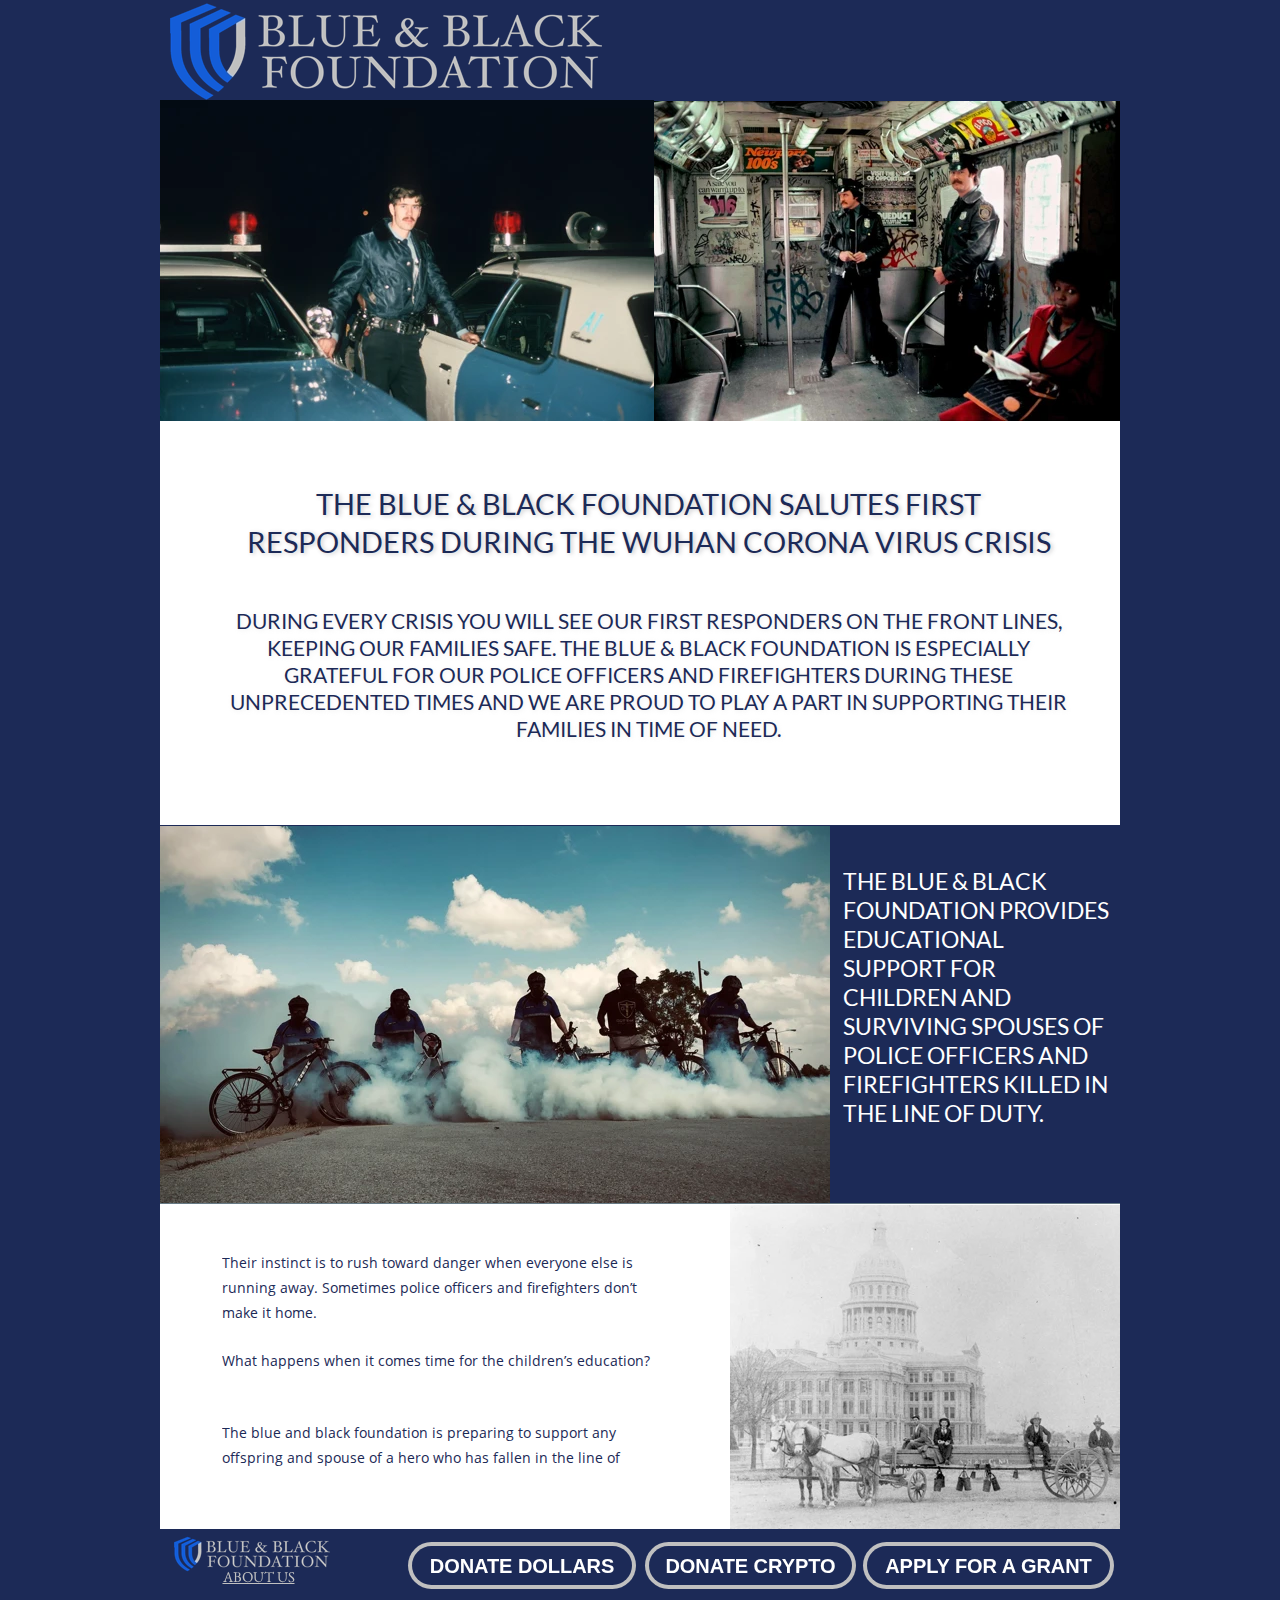
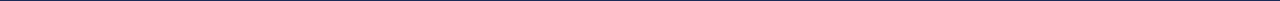
==== commit e7f67596: "updated info page and cleaned footer" ====
--- a/index.html
+++ b/index.html
@@ -2,48 +2,48 @@
 <html>
 <head>
 <meta charset="UTF-8">
-<title>BLUE AND BLACK</title>
+<title>BLUE AND BLACK FOUNDATION</title>
 <meta name="referrer" content="same-origin">
 <meta name="viewport" content="width=960">
-<style>html,body{-webkit-text-zoom:reset !important;-ms-text-size-adjust:none !important;-moz-text-size-adjust:none !important;-webkit-text-size-adjust:none !important}@font-face{font-display:block;font-family:"Lato";src:url('css/Lato-Regular.woff2') format('woff2'),url('css/Lato-Regular.woff') format('woff');font-weight:400}@font-face{font-display:block;font-family:"Open Sans";src:url('css/OpenSans-Regular.woff2') format('woff2'),url('css/OpenSans-Regular.woff') format('woff');font-weight:400}body>div{font-size:0}p, span,h1,h2,h3,h4,h5,h6{margin:0;word-spacing:normal;word-wrap:break-word;-ms-word-wrap:break-word;pointer-events:auto;max-height:1000000000px}sup{font-size:inherit;vertical-align:baseline;position:relative;top:-0.4em}sub{font-size:inherit;vertical-align:baseline;position:relative;top:0.4em}ul{display:block;word-spacing:normal;word-wrap:break-word;list-style-type:none;padding:0;margin:0;-moz-padding-start:0;-khtml-padding-start:0;-webkit-padding-start:0;-o-padding-start:0;-padding-start:0;-webkit-margin-before:0;-webkit-margin-after:0}li{display:block;white-space:normal}li p{-webkit-touch-callout:none;-webkit-user-select:none;-khtml-user-select:none;-moz-user-select:none;-ms-user-select:none;-o-user-select:none;user-select:none}form{display:inline-block}a{text-decoration:inherit;color:inherit;-webkit-tap-highlight-color:rgba(0,0,0,0)}textarea{resize:none}.shm-l{float:left;clear:left}.shm-r{float:right;clear:right}.whitespacefix{word-spacing:-1px}html{font-family:sans-serif}body{font-size:0;margin:0}audio,video{display:inline-block;vertical-align:baseline}audio:not([controls]){display:none;height:0}[hidden],template{display:none}a{background:0 0;outline:0}b,strong{font-weight:700}dfn{font-style:italic}h1,h2,h3,h4,h5,h6{font-size:1em;line-height:1;margin:0}img{border:0}svg:not(:root){overflow:hidden}button,input,optgroup,select,textarea{color:inherit;font:inherit;margin:0}button{overflow:visible}button,select{text-transform:none}button,html input[type=button],input[type=submit]{-webkit-appearance:button;cursor:pointer;box-sizing:border-box;white-space:normal}input[type=text],input[type=password],textarea{-webkit-appearance:none;appearance:none;box-sizing:border-box}button[disabled],html input[disabled]{cursor:default}button::-moz-focus-inner,input::-moz-focus-inner{border:0;padding:0}input{line-height:normal}input[type=checkbox],input[type=radio]{box-sizing:border-box;padding:0}input[type=number]::-webkit-inner-spin-button,input[type=number]::-webkit-outer-spin-button{height:auto}input[type=search]{-webkit-appearance:textfield;-moz-box-sizing:content-box;-webkit-box-sizing:content-box;box-sizing:content-box}input[type=search]::-webkit-search-cancel-button,input[type=search]::-webkit-search-decoration{-webkit-appearance:none}textarea{overflow:auto;box-sizing:border-box;border-color:#ddd}optgroup{font-weight:700}table{border-collapse:collapse;border-spacing:0}td,th{padding:0}blockquote{margin-block-start:0;margin-block-end:0;margin-inline-start:0;margin-inline-end:0}:-webkit-full-screen-ancestor:not(iframe){-webkit-clip-path:initial!important}
-html{-webkit-font-smoothing:antialiased; -moz-osx-font-smoothing:grayscale}#b{background-color:#1c2a57}.ps13{position:relative;margin-top:0}.v3{display:block;*display:block;zoom:1;vertical-align:top}.s15{pointer-events:none;min-width:960px;width:960px;margin-left:auto;margin-right:auto}.v4{display:inline-block;*display:inline;zoom:1;vertical-align:top}.ps14{position:relative;margin-left:0;margin-top:0}.s16{min-width:960px;width:960px;min-height:1601px}.w2{line-height:0}.s17{min-width:960px;width:960px;min-height:103px}.c13{z-index:2;border:0;-webkit-border-radius:0;-moz-border-radius:0;border-radius:0;background-color:#1c2a57;background-clip:padding-box}.ps15{position:relative;margin-left:10px;margin-top:-103px}.s18{min-width:432px;width:432px;min-height:104px;height:104px}.c14{z-index:6;pointer-events:auto}.a1{display:block}.i4{position:absolute;left:0;width:432px;height:99px;top:2px;border:0}.i5{width:100%;height:100%;display:inline-block;-webkit-transform:translate3d(0,0,0)}.ps16{position:relative;margin-left:-442px;margin-top:-3px}.s19{min-width:494px;width:494px;min-height:321px;height:321px}.c15{z-index:12;pointer-events:auto}.i6{position:absolute;left:0;width:494px;height:321px;top:0;border:0}.ps17{position:relative;margin-left:480px;margin-top:-321px}.s20{min-width:480px;width:480px;min-height:323px;height:323px}.c16{z-index:11;pointer-events:auto}.i7{position:absolute;left:0;width:480px;height:320px;top:1px;border:0}.ps18{position:relative;margin-left:0;margin-top:-311px}.s21{min-width:960px;width:960px;min-height:1429px}.c17{z-index:1;border:0;-webkit-border-radius:0;-moz-border-radius:0;border-radius:0;background-color:#fff;background-clip:padding-box}.ps19{position:relative;margin-left:58px;margin-top:373px}.s22{min-width:861px;width:861px;min-height:81px}.c18{z-index:13;pointer-events:auto;overflow:hidden;height:81px}.p2{padding-top:0;text-indent:0;padding-bottom:0;padding-right:0;text-align:center}.f4{font-family:Lato;font-size:29px;font-weight:400;font-style:normal;text-decoration:none;text-transform:none;color:#1c2a57;background-color:initial;line-height:38px;letter-spacing:normal;text-shadow:2px 1px 4px rgba(78,81,86,.30)}.ps20{position:relative;margin-left:58px;margin-top:41px}.s23{min-width:861px;width:861px;min-height:179px}.c19{z-index:5;pointer-events:auto;overflow:hidden;height:179px}.f5{font-family:Lato;font-size:21px;font-weight:400;font-style:normal;text-decoration:none;text-transform:none;color:#1c2a57;background-color:initial;line-height:27px;letter-spacing:normal;text-shadow:1px 1px 4px rgba(188,188,188,.25)}.ps21{position:relative;margin-left:0;margin-top:39px}.s24{min-width:960px;width:960px;min-height:377px;height:377px}.c20{z-index:7;border-top:1px solid #1c2a57;border-bottom:1px solid #677a85;-webkit-border-radius:0;-moz-border-radius:0;border-radius:0;background-color:#1c2a57;background-clip:padding-box}.s25{min-width:950px;width:950px;min-height:377px}.s26{min-width:670px;width:670px;min-height:377px;height:377px}.c21{z-index:8;pointer-events:auto}.i8{position:absolute;left:0;width:670px;height:377px;top:0;border:0}</style>
-<link onload="this.media='all';this.onload=null;" rel="stylesheet" href="css/site.171457.css" media="print">
+<style>html,body{-webkit-text-zoom:reset !important;-ms-text-size-adjust:none !important;-moz-text-size-adjust:none !important;-webkit-text-size-adjust:none !important}@font-face{font-display:block;font-family:"Lato";src:url('css/Lato-Regular.woff2') format('woff2'),url('css/Lato-Regular.woff') format('woff');font-weight:400}@font-face{font-display:block;font-family:"Open Sans";src:url('css/OpenSans-Regular.woff2') format('woff2'),url('css/OpenSans-Regular.woff') format('woff');font-weight:400}@font-face{font-display:block;font-family:"EB Garamond";src:url('css/EBGaramond-Regular.woff2') format('woff2'),url('css/EBGaramond-Regular.woff') format('woff');font-weight:400}body>div{font-size:0}p, span,h1,h2,h3,h4,h5,h6{margin:0;word-spacing:normal;word-wrap:break-word;-ms-word-wrap:break-word;pointer-events:auto;max-height:1000000000px}sup{font-size:inherit;vertical-align:baseline;position:relative;top:-0.4em}sub{font-size:inherit;vertical-align:baseline;position:relative;top:0.4em}ul{display:block;word-spacing:normal;word-wrap:break-word;list-style-type:none;padding:0;margin:0;-moz-padding-start:0;-khtml-padding-start:0;-webkit-padding-start:0;-o-padding-start:0;-padding-start:0;-webkit-margin-before:0;-webkit-margin-after:0}li{display:block;white-space:normal}li p{-webkit-touch-callout:none;-webkit-user-select:none;-khtml-user-select:none;-moz-user-select:none;-ms-user-select:none;-o-user-select:none;user-select:none}form{display:inline-block}a{text-decoration:inherit;color:inherit;-webkit-tap-highlight-color:rgba(0,0,0,0)}textarea{resize:none}.shm-l{float:left;clear:left}.shm-r{float:right;clear:right}.whitespacefix{word-spacing:-1px}html{font-family:sans-serif}body{font-size:0;margin:0}audio,video{display:inline-block;vertical-align:baseline}audio:not([controls]){display:none;height:0}[hidden],template{display:none}a{background:0 0;outline:0}b,strong{font-weight:700}dfn{font-style:italic}h1,h2,h3,h4,h5,h6{font-size:1em;line-height:1;margin:0}img{border:0}svg:not(:root){overflow:hidden}button,input,optgroup,select,textarea{color:inherit;font:inherit;margin:0}button{overflow:visible}button,select{text-transform:none}button,html input[type=button],input[type=submit]{-webkit-appearance:button;cursor:pointer;box-sizing:border-box;white-space:normal}input[type=text],input[type=password],textarea{-webkit-appearance:none;appearance:none;box-sizing:border-box}button[disabled],html input[disabled]{cursor:default}button::-moz-focus-inner,input::-moz-focus-inner{border:0;padding:0}input{line-height:normal}input[type=checkbox],input[type=radio]{box-sizing:border-box;padding:0}input[type=number]::-webkit-inner-spin-button,input[type=number]::-webkit-outer-spin-button{height:auto}input[type=search]{-webkit-appearance:textfield;-moz-box-sizing:content-box;-webkit-box-sizing:content-box;box-sizing:content-box}input[type=search]::-webkit-search-cancel-button,input[type=search]::-webkit-search-decoration{-webkit-appearance:none}textarea{overflow:auto;box-sizing:border-box;border-color:#ddd}optgroup{font-weight:700}table{border-collapse:collapse;border-spacing:0}td,th{padding:0}blockquote{margin-block-start:0;margin-block-end:0;margin-inline-start:0;margin-inline-end:0}:-webkit-full-screen-ancestor:not(iframe){-webkit-clip-path:initial!important}
+html{-webkit-font-smoothing:antialiased; -moz-osx-font-smoothing:grayscale}#b{background-color:#1c2a57}.ps14{position:relative;margin-top:0}.v3{display:block;*display:block;zoom:1;vertical-align:top}.s17{pointer-events:none;min-width:960px;width:960px;margin-left:auto;margin-right:auto}.v4{display:inline-block;*display:inline;zoom:1;vertical-align:top}.ps15{position:relative;margin-left:0;margin-top:0}.s18{min-width:960px;width:960px;min-height:1601px}.w2{line-height:0}.s19{min-width:960px;width:960px;min-height:103px}.c15{z-index:2;border:0;-webkit-border-radius:0;-moz-border-radius:0;border-radius:0;background-color:#1c2a57;background-clip:padding-box}.ps16{position:relative;margin-left:10px;margin-top:-103px}.s20{min-width:432px;width:432px;min-height:104px;height:104px}.c16{z-index:6;pointer-events:auto}.a1{display:block}.i4{position:absolute;left:0;width:432px;height:99px;top:2px;border:0}.i5{width:100%;height:100%;display:inline-block;-webkit-transform:translate3d(0,0,0)}.ps17{position:relative;margin-left:-442px;margin-top:-3px}.s21{min-width:494px;width:494px;min-height:321px;height:321px}.c17{z-index:12;pointer-events:auto}.i6{position:absolute;left:0;width:494px;height:321px;top:0;border:0}.ps18{position:relative;margin-left:480px;margin-top:-321px}.s22{min-width:480px;width:480px;min-height:323px;height:323px}.c18{z-index:11;pointer-events:auto}.i7{position:absolute;left:0;width:480px;height:320px;top:1px;border:0}.ps19{position:relative;margin-left:0;margin-top:-311px}.s23{min-width:960px;width:960px;min-height:1429px}.c19{z-index:1;border:0;-webkit-border-radius:0;-moz-border-radius:0;border-radius:0;background-color:#fff;background-clip:padding-box}.ps20{position:relative;margin-left:58px;margin-top:373px}.s24{min-width:861px;width:861px;min-height:81px}.c20{z-index:13;pointer-events:auto;overflow:hidden;height:81px}.p3{padding-top:0;text-indent:0;padding-bottom:0;padding-right:0;text-align:center}.f5{font-family:Lato;font-size:29px;font-weight:400;font-style:normal;text-decoration:none;text-transform:none;color:#1c2a57;background-color:initial;line-height:38px;letter-spacing:normal;text-shadow:2px 1px 4px rgba(78,81,86,.30)}.ps21{position:relative;margin-left:58px;margin-top:41px}.s25{min-width:861px;width:861px;min-height:179px}.c21{z-index:5;pointer-events:auto;overflow:hidden;height:179px}.f6{font-family:Lato;font-size:21px;font-weight:400;font-style:normal;text-decoration:none;text-transform:none;color:#1c2a57;background-color:initial;line-height:27px;letter-spacing:normal;text-shadow:1px 1px 4px rgba(188,188,188,.25)}.ps22{position:relative;margin-left:0;margin-top:39px}.s26{min-width:960px;width:960px;min-height:377px;height:377px}.c22{z-index:7;border-top:1px solid #1c2a57;border-bottom:1px solid #677a85;-webkit-border-radius:0;-moz-border-radius:0;border-radius:0;background-color:#1c2a57;background-clip:padding-box}.s27{min-width:950px;width:950px;min-height:377px}.s28{min-width:670px;width:670px;min-height:377px;height:377px}.c23{z-index:8;pointer-events:auto}.i8{position:absolute;left:0;width:670px;height:377px;top:0;border:0}</style>
+<link onload="this.media='all';this.onload=null;" rel="stylesheet" href="css/site.ad9a2a.css" media="print">
 <!--[if lte IE 7]>
-<link rel="stylesheet" href="css/site.171457-lteIE7.css" type="text/css">
+<link rel="stylesheet" href="css/site.ad9a2a-lteIE7.css" type="text/css">
 <![endif]-->
 </head>
 <body id="b">
-<div class="ps13 v3 s15">
-<div class="v4 ps14 s16 c12">
-<div class="v4 ps14 s16 w2">
-<div class="v4 ps14 s17 c13"></div>
+<div class="ps14 v3 s17">
 <div class="v4 ps15 s18 c14">
+<div class="v4 ps15 s18 w2">
+<div class="v4 ps15 s19 c15"></div>
+<div class="v4 ps16 s20 c16">
 <a href="javascript:em1();" class="a1"><picture class="i5"><source srcset="images/blue-and-black-foundation2-432.webp 1x, images/blue-and-black-foundation2-864.webp 2x" type="image/webp"><source srcset="images/blue-and-black-foundation2-432.png 1x, images/blue-and-black-foundation2-864.png 2x"><img src="images/blue-and-black-foundation2-432.png" class="js1 i4"></picture></a>
 </div>
-<div class="v4 ps16 s19 c15">
+<div class="v4 ps17 s21 c17">
 <picture class="i5">
 <source srcset="images/nylggbr-494.webp 1x, images/nylggbr-988.webp 2x" type="image/webp">
 <source srcset="images/nylggbr-494.jpg 1x, images/nylggbr-988.jpg 2x">
 <img src="images/nylggbr-494.jpg" class="js2 i6">
 </picture>
 </div>
-<div class="v4 ps17 s20 c16">
+<div class="v4 ps18 s22 c18">
 <picture class="i5">
 <source srcset="images/pasted-image-480.webp 1x, images/pasted-image-960.webp 2x" type="image/webp">
 <source srcset="images/pasted-image-480.jpg 1x, images/pasted-image-960.jpg 2x">
 <img src="images/pasted-image-480.jpg" class="js3 i7">
 </picture>
 </div>
-<div class="v4 ps18 s21 c17">
-<div class="v4 ps19 s22 c18">
-<p class="p2 f4">THE BLUE &amp; BLACK FOUNDATION SALUTES FIRST<br>RESPONDERS DURING THE WUHAN CORONA VIRUS CRISIS</p>
+<div class="v4 ps19 s23 c19">
+<div class="v4 ps20 s24 c20">
+<p class="p3 f5">THE BLUE &amp; BLACK FOUNDATION SALUTES FIRST<br>RESPONDERS DURING THE WUHAN CORONA VIRUS CRISIS</p>
 </div>
-<div class="v4 ps20 s23 c19">
-<p class="p2 f5">DURING EVERY CRISIS YOU WILL SEE OUR FIRST RESPONDERS ON THE FRONT LINES, KEEPING OUR FAMILIES SAFE. THE BLUE &amp; BLACK FOUNDATION IS ESPECIALLY GRATEFUL FOR OUR POLICE OFFICERS AND FIREFIGHTERS DURING THESE UNPRECEDENTED TIMES AND WE ARE PROUD TO PLAY A PART IN SUPPORTING THEIR FAMILIES IN TIME OF NEED.</p>
+<div class="v4 ps21 s25 c21">
+<p class="p3 f6">DURING EVERY CRISIS YOU WILL SEE OUR FIRST RESPONDERS ON THE FRONT LINES, KEEPING OUR FAMILIES SAFE. THE BLUE &amp; BLACK FOUNDATION IS ESPECIALLY GRATEFUL FOR OUR POLICE OFFICERS AND FIREFIGHTERS DURING THESE UNPRECEDENTED TIMES AND WE ARE PROUD TO PLAY A PART IN SUPPORTING THEIR FAMILIES IN TIME OF NEED.</p>
 </div>
-<div class="v4 ps21 s24 c20">
-<div class="v4 ps14 s25 c12">
-<div class="v4 ps14 s26 c21">
+<div class="v4 ps22 s26 c22">
+<div class="v4 ps15 s27 c14">
+<div class="v4 ps15 s28 c23">
 <picture class="i5">
 <source srcset="images/pasted-image-670.webp 1x, images/pasted-image-1340.webp 2x" type="image/webp">
 <source srcset="images/pasted-image-670.jpg 1x, images/pasted-image-1340.jpg 2x">
@@ -78,26 +78,22 @@
 </div>
 <div class="v1 ps8 s7 c7">
 <div class="v1 ps9 s8 c8">
-<picture class="i2 js8">
-<source data-srcset="images/blue-and-black-foundation2-156.webp 1x, images/blue-and-black-foundation2-312.webp 2x" type="image/webp">
-<source data-srcset="images/blue-and-black-foundation2-156.png 1x, images/blue-and-black-foundation2-312.png 2x">
-<img data-src="images/blue-and-black-foundation2-156.png" class="js6 i3">
-</picture>
+<a href="info.html" style="display:block;"><div class="v1 ps4 s9 c9"><picture class="i2 js8"><source data-srcset="images/blue-and-black-foundation2-156.webp 1x, images/blue-and-black-foundation2-312.webp 2x" type="image/webp"><source data-srcset="images/blue-and-black-foundation2-156.png 1x, images/blue-and-black-foundation2-312.png 2x"><img data-src="images/blue-and-black-foundation2-156.png" class="js6 i3"></picture></div><div class="v1 ps10 s10 c10"><p class="p2"><span class="f3">ABOUT US</span></p></div></a>
 </div>
-<div class="v1 ps10 s9 c9">
-<a href="https://checkout.square.site/merchant/ML1QADD6JZHTZ/checkout/L3H3HNEJOOBZM355DCZYT3KS" class="f3 btn1 v2 s10">DONATE DOLLARS</a>
+<div class="v1 ps11 s11 c11">
+<a href="https://checkout.square.site/merchant/ML1QADD6JZHTZ/checkout/L3H3HNEJOOBZM355DCZYT3KS" class="f4 btn1 v2 s12">DONATE DOLLARS</a>
 </div>
-<div class="v1 ps11 s11 c10">
-<a href="https://checkout.square.site/merchant/ML1QADD6JZHTZ/checkout/L3H3HNEJOOBZM355DCZYT3KS" class="f3 btn2 v2 s12">DONATE CRYPTO</a>
+<div class="v1 ps12 s13 c12">
+<a href="crypto.html" class="f4 btn2 v2 s14">DONATE CRYPTO</a>
 </div>
-<div class="v1 ps12 s13 c11">
-<a href="https://checkout.square.site/merchant/ML1QADD6JZHTZ/checkout/L3H3HNEJOOBZM355DCZYT3KS" class="f3 btn3 v2 s14">APPLY FOR A GRANT</a>
+<div class="v1 ps13 s15 c13">
+<a href="apply.html" class="f4 btn3 v2 s16">APPLY FOR A GRANT</a>
 </div>
 </div>
 </div>
 </div>
 </div>
-<script>dpth="/";!function(){var s=["js/jquery.7b1b8b.js","js/index.171457.js"],n={},j=0,e=function(e){var o=new XMLHttpRequest;o.open("GET",s[e],!0),o.onload=function(){if(n[e]=o.responseText,2==++j)for(var t in s){var i=document.createElement("script");i.textContent=n[t],document.body.appendChild(i)}},o.send()};for(var o in s)e(o)}();
+<script>dpth="/";!function(){var s=["js/jquery.7b1b8b.js","js/index.ad9a2a.js"],n={},j=0,e=function(e){var o=new XMLHttpRequest;o.open("GET",s[e],!0),o.onload=function(){if(n[e]=o.responseText,2==++j)for(var t in s){var i=document.createElement("script");i.textContent=n[t],document.body.appendChild(i)}},o.send()};for(var o in s)e(o)}();
 </script>
 <script type="text/javascript">
 var ver=RegExp(/Mozilla\/5\.0 \(Linux; .; Android ([\d.]+)/).exec(navigator.userAgent);if(ver&&parseFloat(ver[1])<5){document.getElementsByTagName('body')[0].className+=' whitespacefix';}
--- a/css/site.ad9a2a.css
+++ b/css/site.ad9a2a.css
@@ -0,0 +1 @@
+@font-face{font-display:block;font-family:"Lato";src:url('Lato-Regular.woff2') format('woff2'),url('Lato-Regular.woff') format('woff');font-weight:400}@font-face{font-display:block;font-family:"Open Sans";src:url('OpenSans-Regular.woff2') format('woff2'),url('OpenSans-Regular.woff') format('woff');font-weight:400}@font-face{font-display:block;font-family:"EB Garamond";src:url('EBGaramond-Regular.woff2') format('woff2'),url('EBGaramond-Regular.woff') format('woff');font-weight:400}.v1{display:inline-block;vertical-align:top}.ps1{position:relative;margin-left:13px;margin-top:41px}.s1{min-width:267px;width:267px;min-height:296px}.c1{z-index:14;pointer-events:auto;overflow:hidden;height:296px}.p1{padding-top:0;text-indent:0;padding-bottom:0;padding-right:0;text-align:left}.f1{font-family:Lato;font-size:23px;font-weight:400;font-style:normal;text-decoration:none;text-transform:none;color:#fff;background-color:initial;line-height:29px;letter-spacing:normal;text-shadow:none}.ps2{position:relative;margin-left:62px;margin-top:1px}.s2{min-width:898px;width:898px;min-height:324px}.ps3{position:relative;margin-left:0;margin-top:45px}.s3{min-width:432px;width:432px;min-height:225px}.w1{line-height:0}.ps4{position:relative;margin-left:0;margin-top:0}.s4{min-width:432px;width:432px;min-height:82px}.c3{z-index:3;pointer-events:auto;overflow:hidden;height:82px}.f2{font-family:"Open Sans";font-size:14px;font-weight:400;font-style:normal;text-decoration:none;text-transform:none;color:#1c2a57;background-color:initial;line-height:25px;letter-spacing:normal;text-shadow:none}.ps5{position:relative;margin-left:0;margin-top:16px}.s5{min-width:432px;width:432px;min-height:55px}.c4{z-index:15;pointer-events:auto;overflow:hidden;height:55px}.ps6{position:relative;margin-left:0;margin-top:17px}.c5{z-index:10;pointer-events:auto;overflow:hidden;height:55px}.ps7{position:relative;margin-left:76px;margin-top:0}.s6{min-width:390px;width:390px;min-height:324px;height:324px}.c6{z-index:9;pointer-events:auto}.i1{position:absolute;left:0;width:390px;height:324px;top:0;border:0}.i2{width:100%;height:100%;display:inline-block;-webkit-transform:translate3d(0,0,0)}.ps8{position:relative;margin-left:0;margin-top:-12px}.s7{min-width:960px;width:960px;min-height:72px}.c7{z-index:4;border:0;-webkit-border-radius:0;-moz-border-radius:0;border-radius:0;background-color:#1c2a57;background-clip:padding-box}.ps9{position:relative;margin-left:14px;margin-top:6px}.s8{min-width:156px;width:156px;min-height:60px}.c8{z-index:16;pointer-events:auto}.s9{min-width:156px;width:156px;min-height:38px;height:38px}.c9{z-index:20}.i3{position:absolute;left:0;width:156px;height:36px;top:1px;border:0}.ps10{position:relative;margin-left:42px;margin-top:-10px}.s10{min-width:85px;width:85px;min-height:32px}.c10{z-index:21;overflow:hidden;height:32px}.p2{padding-top:0;text-indent:0;padding-bottom:0;padding-right:0;text-align:center}.f3{font-family:"EB Garamond";font-size:15px;font-weight:400;font-style:normal;text-decoration:underline;text-transform:none;color:#c0c0c0;background-color:initial;line-height:27px;letter-spacing:normal;text-shadow:none}.ps11{position:relative;margin-left:82px;margin-top:17px}.s11{min-width:220px;width:220px;min-height:39px}.c11{z-index:17;pointer-events:auto}.f4{font-family:"Arial Black", "Arial Bold", Gadget, sans-serif;font-size:20px;font-weight:700;font-style:normal;text-decoration:none;text-transform:none;background-color:initial;line-height:28px;letter-spacing:-0.05px;text-shadow:none;text-indent:0;text-align:center;padding-top:6px;padding-bottom:5px;margin-top:0;margin-bottom:0}.btn1{border:0;-webkit-border-radius:20px;-moz-border-radius:20px;border-radius:20px;background-color:#1c2a57;background-clip:padding-box;box-shadow:0 0 0 4px #c0c0c0;color:#fff}.btn1:hover{background-color:#fff;border-color:#000;color:#000}.btn1:active{background-color:#135dd8;border-color:#000;color:#fff}.v2{display:inline-block;overflow:hidden;outline:0}.s12{width:220px;padding-right:0;height:28px}.ps12{position:relative;margin-left:17px;margin-top:17px}.s13{min-width:203px;width:203px;min-height:39px}.c12{z-index:18;pointer-events:auto}.btn2{border:0;-webkit-border-radius:20px;-moz-border-radius:20px;border-radius:20px;background-color:#1c2a57;background-clip:padding-box;box-shadow:0 0 0 4px #c0c0c0;color:#fff}.btn2:hover{background-color:#fff;border-color:#000;color:#000}.btn2:active{background-color:#135dd8;border-color:#000;color:#fff}.s14{width:203px;padding-right:0;height:28px}.ps13{position:relative;margin-left:15px;margin-top:17px}.s15{min-width:243px;width:243px;min-height:39px}.c13{z-index:19;pointer-events:auto}.btn3{border:0;-webkit-border-radius:20px;-moz-border-radius:20px;border-radius:20px;background-color:#1c2a57;background-clip:padding-box;box-shadow:0 0 0 4px #c0c0c0;color:#fff}.btn3:hover{background-color:#fff;border-color:#000;color:#000}.btn3:active{background-color:#135dd8;border-color:#000;color:#fff}.s16{width:243px;padding-right:0;height:28px}.ps23{position:relative;margin-left:98px;margin-top:23px}.s29{min-width:777px;width:777px;min-height:64px}.ps24{position:relative;margin-left:0;margin-top:5px}.s30{min-width:288px;width:288px;min-height:59px}.c24{z-index:17;pointer-events:auto;overflow:hidden;height:59px}.p4{padding-top:0;text-indent:0;padding-bottom:0;padding-right:0;text-align:right}.f7{font-family:"Open Sans";font-size:30px;font-weight:400;font-style:normal;text-decoration:none;text-transform:none;color:#000;background-color:initial;line-height:57px;letter-spacing:normal;text-shadow:none}.ps25{position:relative;margin-left:22px;margin-top:0}.s31{min-width:64px;width:64px;min-height:64px;height:64px}.c25{z-index:25;pointer-events:auto}.i9{position:absolute;left:0;width:64px;height:64px;top:0;border:0}.ps26{position:relative;margin-left:8px;margin-top:13px}.s32{min-width:395px;width:395px;min-height:44px}.c26{z-index:26;pointer-events:auto;overflow:hidden;height:44px}.f8{font-family:"Helvetica Neue", sans-serif;font-size:16px;font-weight:400;font-style:normal;text-decoration:none;text-transform:none;color:#000;background-color:initial;line-height:27px;letter-spacing:normal;text-shadow:none}.ps27{position:relative;margin-left:14px;margin-top:10px}.s33{min-width:936px;width:936px;min-height:60px}.c27{z-index:27;pointer-events:auto}.c28{pointer-events:none}.c29{z-index:30;pointer-events:auto}.c30{z-index:31;pointer-events:auto;overflow:hidden;height:32px}.ps28{position:relative;margin-left:292px;margin-top:6px}.c31{z-index:28;pointer-events:auto}.btn4{border:0;-webkit-border-radius:20px;-moz-border-radius:20px;border-radius:20px;background-color:#1c2a57;background-clip:padding-box;box-shadow:0 0 0 4px #c0c0c0;color:#fff}.btn4:hover{background-color:#fff;border-color:#000;color:#000}.btn4:active{background-color:#135dd8;border-color:#000;color:#fff}.ps29{position:relative;margin-left:25px;margin-top:6px}.c32{z-index:29;pointer-events:auto}.btn5{border:0;-webkit-border-radius:20px;-moz-border-radius:20px;border-radius:20px;background-color:#1c2a57;background-clip:padding-box;box-shadow:0 0 0 4px #c0c0c0;color:#fff}.btn5:hover{background-color:#fff;border-color:#000;color:#000}.btn5:active{background-color:#135dd8;border-color:#000;color:#fff}@font-face{font-display:block;font-family:"Lato";src:url('Lato-Black.woff2') format('woff2'),url('Lato-Black.woff') format('woff');font-weight:900}@font-face{font-display:block;font-family:"Lustria";src:url('Lustria-Regular.woff2') format('woff2'),url('Lustria-Regular.woff') format('woff');font-weight:400}@font-face{font-display:block;font-family:"Cinzel";src:url('Cinzel-Regular.woff2') format('woff2'),url('Cinzel-Regular.woff') format('woff');font-weight:400}.ps57{position:relative;margin-left:30px;margin-top:57px}.s54{min-width:876px;width:876px;min-height:577px}.s55{min-width:371px;width:371px;min-height:577px}.c57{z-index:22;pointer-events:auto;overflow:hidden;height:577px}.f13{font-family:Lustria;font-size:36px;font-weight:400;font-style:normal;text-decoration:none;text-transform:none;color:#000;background-color:initial;line-height:64px;letter-spacing:normal;text-shadow:none}.f14{font-family:Lato;font-size:24px;font-weight:900;font-style:normal;text-decoration:none;text-transform:none;color:#000;background-color:initial;line-height:40px;letter-spacing:normal;text-shadow:none}.f15{font-family:Cinzel;font-size:18px;font-weight:400;font-style:normal;text-decoration:none;text-transform:none;color:#000;background-color:initial;line-height:33px;letter-spacing:normal;text-shadow:none}.ps58{position:relative;margin-left:134px;margin-top:0}.s56{min-width:371px;width:371px;min-height:438px}.c58{z-index:23;pointer-events:auto;overflow:hidden;height:438px}.ps59{position:relative;margin-left:178px;margin-top:44px}.s57{min-width:585px;width:585px;min-height:55px}.c59{z-index:14;pointer-events:auto;overflow:hidden;height:55px}.ps60{position:relative;margin-left:28px;margin-top:16px}.s58{min-width:901px;width:901px;min-height:59px}.s59{min-width:585px;width:585px;min-height:43px}.c60{z-index:4;pointer-events:auto;overflow:hidden;height:43px}.f16{font-family:"Open Sans";font-size:15px;font-weight:400;font-style:normal;text-decoration:none;text-transform:none;color:#1c2a57;background-color:initial;line-height:19px;letter-spacing:normal;text-shadow:none}.ps61{position:relative;margin-left:37px;margin-top:0}.s60{min-width:279px;width:279px;min-height:59px}.c61{z-index:8;pointer-events:auto;overflow:hidden;height:59px}.f17{font-family:"Open Sans";font-size:21px;font-weight:400;font-style:normal;text-decoration:none;text-transform:none;color:#1c2a57;background-color:initial;line-height:27px;letter-spacing:normal;text-shadow:none}.ps62{position:relative;margin-left:28px;margin-top:7px}.s61{min-width:901px;width:901px;min-height:127px}.s62{min-width:585px;width:585px;min-height:127px}.c62{z-index:11;pointer-events:auto;overflow:hidden;height:55px}.s63{min-width:279px;width:279px;min-height:127px}.c63{z-index:9;pointer-events:auto;overflow:hidden;height:127px}.s64{min-width:960px;width:960px;min-height:318px}.s65{min-width:960px;width:960px;min-height:314px}.c64{z-index:3;border:0;-webkit-border-radius:0;-moz-border-radius:0;border-radius:0;background-color:#f1951c;background-clip:padding-box}.ps63{position:relative;margin-left:65px;margin-top:50px}.s66{min-width:841px;width:841px;min-height:159px}.ps64{position:relative;margin-left:0;margin-top:23px}.s67{min-width:402px;width:402px;min-height:116px}.c65{z-index:13;pointer-events:auto;overflow:hidden;height:116px}.f18{font-family:"Open Sans";font-size:21px;font-weight:400;font-style:normal;text-decoration:none;text-transform:none;color:#1c2a57;background-color:initial;line-height:27px;letter-spacing:normal;text-shadow:6px 6px 20px rgba(0,0,0,.50)}.f19{font-family:"Open Sans";font-size:21px;font-weight:400;font-style:normal;text-decoration:none;text-transform:none;color:#fff;background-color:initial;line-height:27px;letter-spacing:normal;text-shadow:6px 6px 20px rgba(0,0,0,.50)}.ps65{position:relative;margin-left:203px;margin-top:-115px}.s68{min-width:4px;width:4px;min-height:4px;height:4px}.c66{z-index:5;pointer-events:auto}.i13{position:absolute;left:0;width:4px;height:4px;top:0;border:0}.s69{min-width:402px;width:402px;min-height:159px;height:159px}.c67{z-index:13;pointer-events:auto}.a3{display:block}.i14{position:absolute;left:0;width:402px;height:157px;top:1px;border:0}.ps66{position:relative;margin-left:0;margin-top:-68px}.c68{z-index:15;border:0;-webkit-border-radius:0;-moz-border-radius:0;border-radius:0;background-color:#1c2a57;background-clip:padding-box}.ps67{position:relative;margin-left:10px;margin-top:8px}.c69{z-index:24;pointer-events:auto}.c70{z-index:25}.c71{z-index:26;overflow:hidden;height:32px}.ps68{position:relative;margin-left:541px;margin-top:16px}.btn6{border:0;-webkit-border-radius:20px;-moz-border-radius:20px;border-radius:20px;background-color:#1c2a57;background-clip:padding-box;box-shadow:0 0 0 4px #c0c0c0;color:#fff}.btn6:hover{background-color:#fff;border-color:#000;color:#000}.btn6:active{background-color:#135dd8;border-color:#000;color:#fff}.ps69{position:relative;margin-left:252px;margin-top:-50px}.btn7{border:0;-webkit-border-radius:20px;-moz-border-radius:20px;border-radius:20px;background-color:#1c2a57;background-clip:padding-box;box-shadow:0 0 0 4px #c0c0c0;color:#fff}.btn7:hover{background-color:#fff;border-color:#000;color:#000}.btn7:active{background-color:#135dd8;border-color:#000;color:#fff}.ps70{position:relative;margin-left:17px;margin-top:-50px}.btn8{border:0;-webkit-border-radius:20px;-moz-border-radius:20px;border-radius:20px;background-color:#1c2a57;background-clip:padding-box;box-shadow:0 0 0 4px #c0c0c0;color:#fff}.btn8:hover{background-color:#fff;border-color:#000;color:#000}.btn8:active{background-color:#135dd8;border-color:#000;color:#fff}